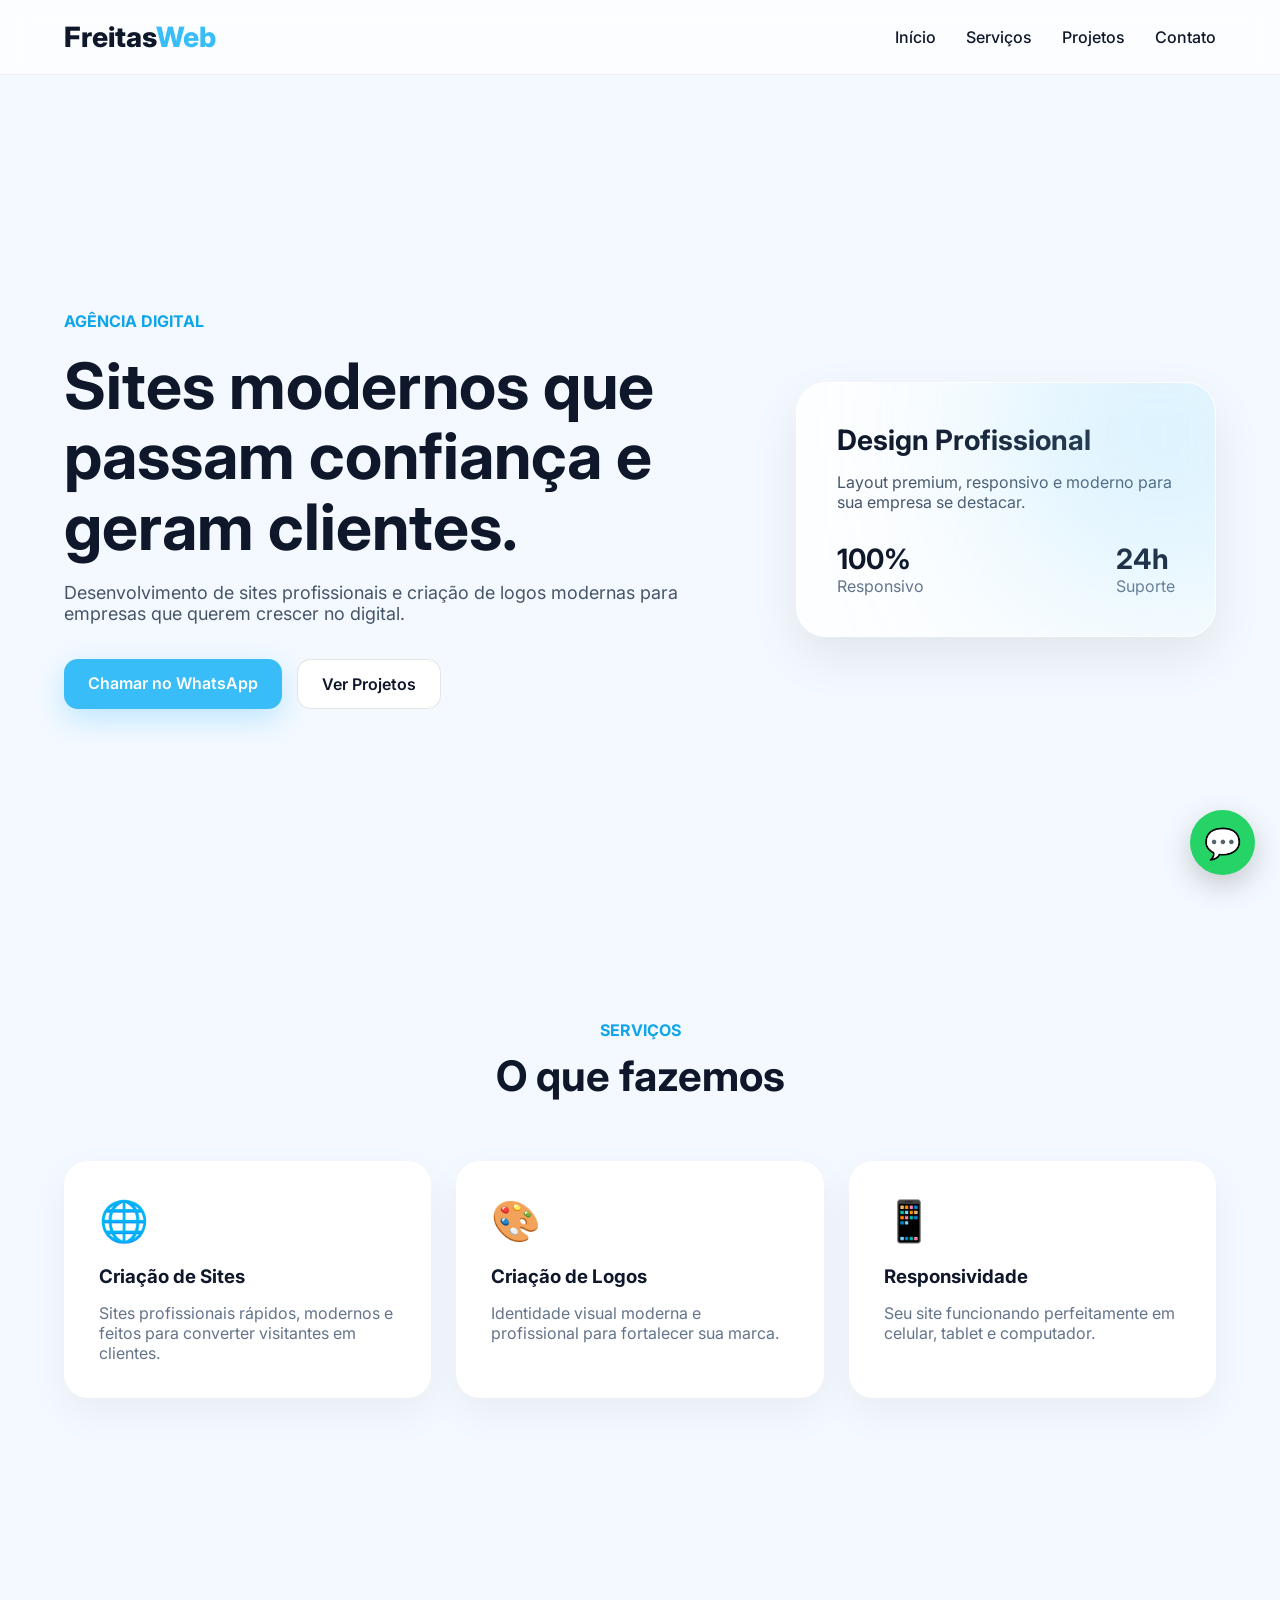
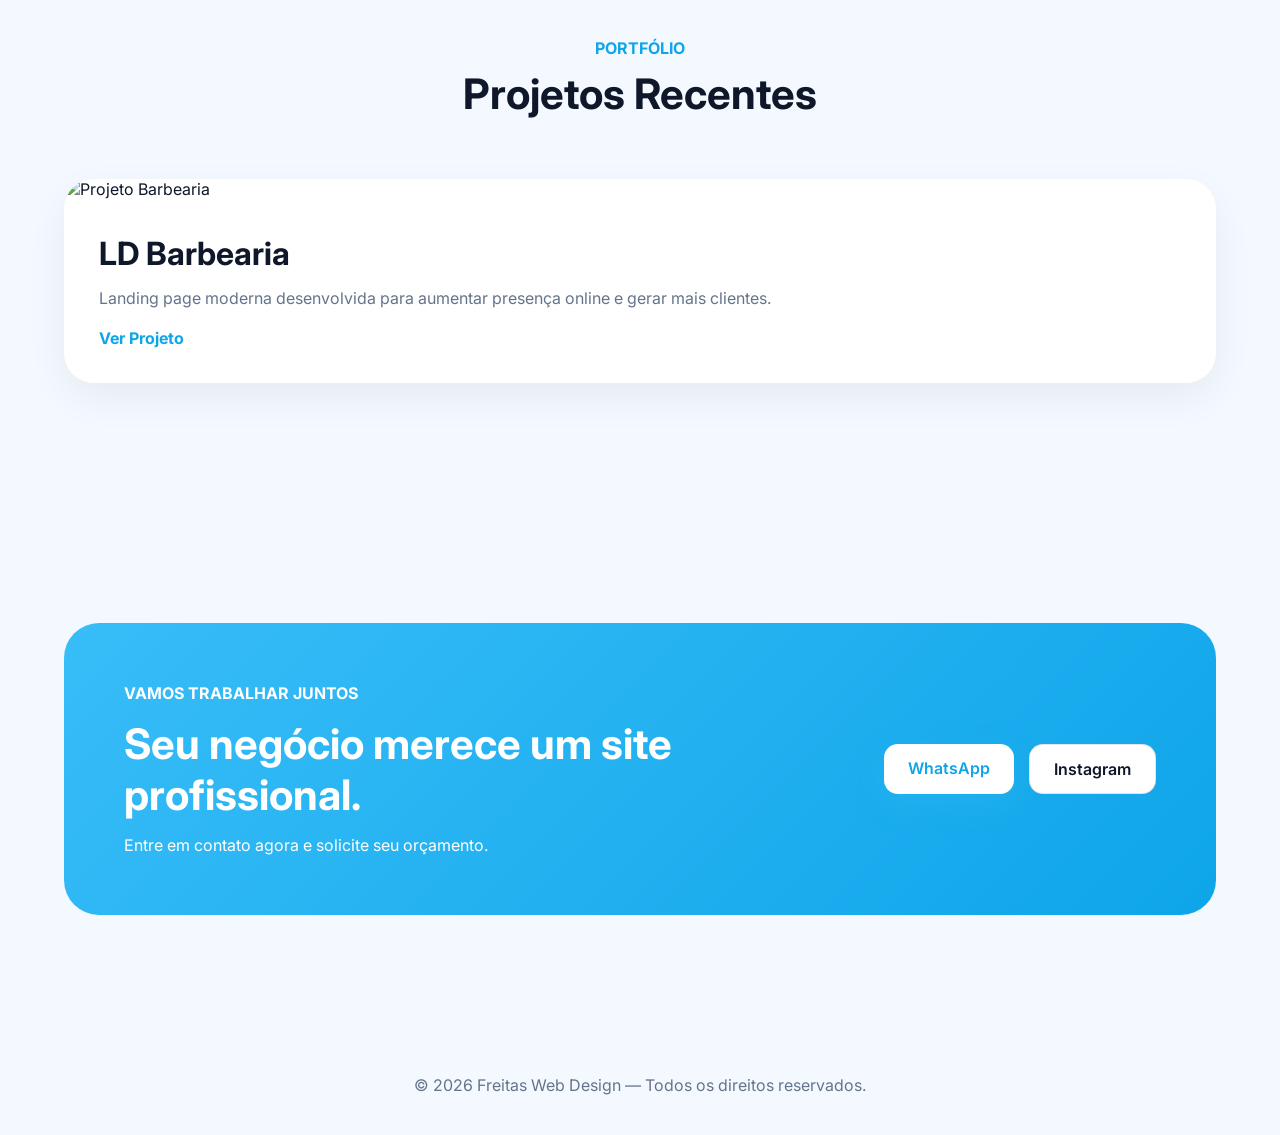
==== index.html @ 60df9627 "Add files via upload" ====
<!DOCTYPE html>
<html lang="pt-BR">
<head>
  <meta charset="UTF-8" />
  <meta name="viewport" content="width=device-width, initial-scale=1.0" />
  <title>Freitas Web Design</title>
  <link rel="preconnect" href="https://fonts.googleapis.com">
  <link rel="preconnect" href="https://fonts.gstatic.com" crossorigin>
  <link href="https://fonts.googleapis.com/css2?family=Inter:wght@300;400;500;600;700;800&display=swap" rel="stylesheet">
  <link rel="stylesheet" href="style.css" />
</head>
<body>

  <header class="header">
    <div class="container nav">
      <h1 class="logo">Freitas<span>Web</span></h1>

      <nav>
        <ul>
          <li><a href="#inicio">Início</a></li>
          <li><a href="#servicos">Serviços</a></li>
          <li><a href="#portfolio">Projetos</a></li>
          <li><a href="#contato">Contato</a></li>
        </ul>
      </nav>
    </div>
  </header>

  <section class="hero" id="inicio">
    <div class="container hero-content">
      <div>
        <p class="badge">AGÊNCIA DIGITAL</p>

        <h2>
          Sites modernos que passam
          confiança e geram clientes.
        </h2>

        <p class="hero-text">
          Desenvolvimento de sites profissionais e criação de logos modernas
          para empresas que querem crescer no digital.
        </p>

        <div class="hero-buttons">
          <a href="https://wa.me/5517991758856" target="_blank" class="btn-primary">
            Chamar no WhatsApp
          </a>

          <a href="#portfolio" class="btn-secondary">
            Ver Projetos
          </a>
        </div>
      </div>

      <div class="hero-card">
        <div class="card-glow"></div>

        <h3>Design Profissional</h3>
        <p>
          Layout premium, responsivo e moderno para sua empresa se destacar.
        </p>

        <div class="stats">
          <div>
            <strong>100%</strong>
            <span>Responsivo</span>
          </div>

          <div>
            <strong>24h</strong>
            <span>Suporte</span>
          </div>
        </div>
      </div>
    </div>
  </section>

  <section class="services" id="servicos">
    <div class="container">
      <div class="section-title">
        <p>SERVIÇOS</p>
        <h2>O que fazemos</h2>
      </div>

      <div class="services-grid">
        <div class="service-card">
          <div class="icon">🌐</div>
          <h3>Criação de Sites</h3>
          <p>
            Sites profissionais rápidos, modernos e feitos para converter visitantes em clientes.
          </p>
        </div>

        <div class="service-card">
          <div class="icon">🎨</div>
          <h3>Criação de Logos</h3>
          <p>
            Identidade visual moderna e profissional para fortalecer sua marca.
          </p>
        </div>

        <div class="service-card">
          <div class="icon">📱</div>
          <h3>Responsividade</h3>
          <p>
            Seu site funcionando perfeitamente em celular, tablet e computador.
          </p>
        </div>
      </div>
    </div>
  </section>

  <section class="portfolio" id="portfolio">
    <div class="container">
      <div class="section-title">
        <p>PORTFÓLIO</p>
        <h2>Projetos Recentes</h2>
      </div>

      <div class="portfolio-card">
        <img src="https://images.unsplash.com/photo-1521590832167-7bcbfaa6381f?q=80&w=1200&auto=format&fit=crop" alt="Projeto Barbearia">

        <div class="portfolio-info">
          <h3>LD Barbearia</h3>
          <p>
            Landing page moderna desenvolvida para aumentar presença online e gerar mais clientes.
          </p>

          <a href="https://freitaswebdesign.github.io/LDBarbearia/" target="_blank">
            Ver Projeto
          </a>
        </div>
      </div>
    </div>
  </section>

  <section class="contact" id="contato">
    <div class="container contact-box">
      <div>
        <p class="contact-mini">VAMOS TRABALHAR JUNTOS</p>

        <h2>
          Seu negócio merece um site profissional.
        </h2>

        <p>
          Entre em contato agora e solicite seu orçamento.
        </p>
      </div>

      <div class="contact-buttons">
        <a href="https://wa.me/5517991758856" target="_blank" class="btn-primary">
          WhatsApp
        </a>

        <a href="https://instagram.com/freitaswebdesign" target="_blank" class="btn-secondary">
          Instagram
        </a>
      </div>
    </div>
  </section>

  <footer>
    <div class="container footer-content">
      <p>© 2026 Freitas Web Design — Todos os direitos reservados.</p>
    </div>
  </footer>

  <a href="https://wa.me/5517991758856" class="whatsapp" target="_blank">
    💬
  </a>

  <script src="script.js"></script>
</body>
</html>
---- style.css ----
* {
  margin: 0;
  padding: 0;
  box-sizing: border-box;
}

html {
  scroll-behavior: smooth;
}

body {
  font-family: 'Inter', sans-serif;
  background: #f4f9ff;
  color: #0f172a;
}

.container {
  width: 90%;
  max-width: 1200px;
  margin: auto;
}

.header {
  position: fixed;
  width: 100%;
  top: 0;
  z-index: 1000;
  backdrop-filter: blur(14px);
  background: rgba(255,255,255,0.7);
  border-bottom: 1px solid rgba(0,0,0,0.05);
}

.nav {
  display: flex;
  align-items: center;
  justify-content: space-between;
  padding: 20px 0;
}

.logo {
  font-size: 28px;
  font-weight: 800;
}

.logo span {
  color: #38bdf8;
}

nav ul {
  display: flex;
  gap: 30px;
  list-style: none;
}

nav a {
  text-decoration: none;
  color: #0f172a;
  font-weight: 500;
}

.hero {
  min-height: 100vh;
  display: flex;
  align-items: center;
  padding-top: 120px;
}

.hero-content {
  display: grid;
  grid-template-columns: 1fr 420px;
  gap: 60px;
  align-items: center;
}

.badge {
  color: #0ea5e9;
  font-weight: 700;
  margin-bottom: 20px;
}

.hero h2 {
  font-size: 64px;
  line-height: 1.1;
  margin-bottom: 20px;
}

.hero-text {
  font-size: 18px;
  color: #475569;
  margin-bottom: 35px;
}

.hero-buttons {
  display: flex;
  gap: 15px;
}

.btn-primary,
.btn-secondary {
  padding: 14px 24px;
  border-radius: 14px;
  text-decoration: none;
  font-weight: 600;
  transition: 0.3s;
}

.btn-primary {
  background: #38bdf8;
  color: white;
  box-shadow: 0 10px 30px rgba(56,189,248,0.3);
}

.btn-primary:hover {
  transform: translateY(-3px);
}

.btn-secondary {
  border: 1px solid rgba(0,0,0,0.1);
  color: #0f172a;
  background: white;
}

.hero-card {
  position: relative;
  background: rgba(255,255,255,0.8);
  border: 1px solid rgba(255,255,255,0.5);
  backdrop-filter: blur(20px);
  padding: 40px;
  border-radius: 30px;
  overflow: hidden;
  box-shadow: 0 20px 50px rgba(0,0,0,0.08);
}

.card-glow {
  position: absolute;
  width: 300px;
  height: 300px;
  background: #7dd3fc;
  filter: blur(100px);
  opacity: 0.3;
  top: -100px;
  right: -100px;
}

.hero-card h3 {
  font-size: 28px;
  margin-bottom: 15px;
}

.hero-card p {
  color: #475569;
  margin-bottom: 30px;
}

.stats {
  display: flex;
  justify-content: space-between;
}

.stats strong {
  font-size: 28px;
}

.stats span {
  display: block;
  color: #64748b;
}

.services,
.portfolio,
.contact {
  padding: 120px 0;
}

.section-title {
  text-align: center;
  margin-bottom: 60px;
}

.section-title p {
  color: #0ea5e9;
  font-weight: 700;
  margin-bottom: 10px;
}

.section-title h2 {
  font-size: 42px;
}

.services-grid {
  display: grid;
  grid-template-columns: repeat(auto-fit,minmax(250px,1fr));
  gap: 25px;
}

.service-card {
  background: white;
  padding: 35px;
  border-radius: 24px;
  box-shadow: 0 15px 40px rgba(0,0,0,0.05);
  transition: 0.3s;
}

.service-card:hover {
  transform: translateY(-8px);
}

.icon {
  font-size: 40px;
  margin-bottom: 20px;
}

.service-card h3 {
  margin-bottom: 15px;
}

.service-card p {
  color: #64748b;
}

.portfolio-card {
  background: white;
  border-radius: 30px;
  overflow: hidden;
  box-shadow: 0 15px 40px rgba(0,0,0,0.06);
}

.portfolio-card img {
  width: 100%;
  height: 400px;
  object-fit: cover;
}

.portfolio-info {
  padding: 35px;
}

.portfolio-info h3 {
  font-size: 32px;
  margin-bottom: 15px;
}

.portfolio-info p {
  color: #64748b;
  margin-bottom: 20px;
}

.portfolio-info a {
  text-decoration: none;
  color: #0ea5e9;
  font-weight: 700;
}

.contact-box {
  background: linear-gradient(135deg,#38bdf8,#0ea5e9);
  color: white;
  border-radius: 35px;
  padding: 60px;
  display: flex;
  justify-content: space-between;
  align-items: center;
  gap: 40px;
}

.contact-box h2 {
  font-size: 42px;
  margin-bottom: 15px;
}

.contact-mini {
  font-weight: 700;
  margin-bottom: 15px;
}

.contact-buttons {
  display: flex;
  gap: 15px;
}

.contact .btn-primary {
  background: white;
  color: #0ea5e9;
}

.whatsapp {
  position: fixed;
  bottom: 25px;
  right: 25px;
  width: 65px;
  height: 65px;
  display: flex;
  align-items: center;
  justify-content: center;
  background: #25d366;
  color: white;
  border-radius: 50%;
  font-size: 30px;
  text-decoration: none;
  box-shadow: 0 10px 30px rgba(0,0,0,0.2);
}

footer {
  padding: 40px 0;
  text-align: center;
  color: #64748b;
}

@media(max-width: 900px) {

  .hero-content {
    grid-template-columns: 1fr;
  }

  .hero h2 {
    font-size: 42px;
  }

  nav {
    display: none;
  }

  .contact-box {
    flex-direction: column;
    text-align: center;
  }

  .contact-buttons {
    flex-direction: column;
    width: 100%;
  }

  .contact-buttons a {
    text-align: center;
  }

}
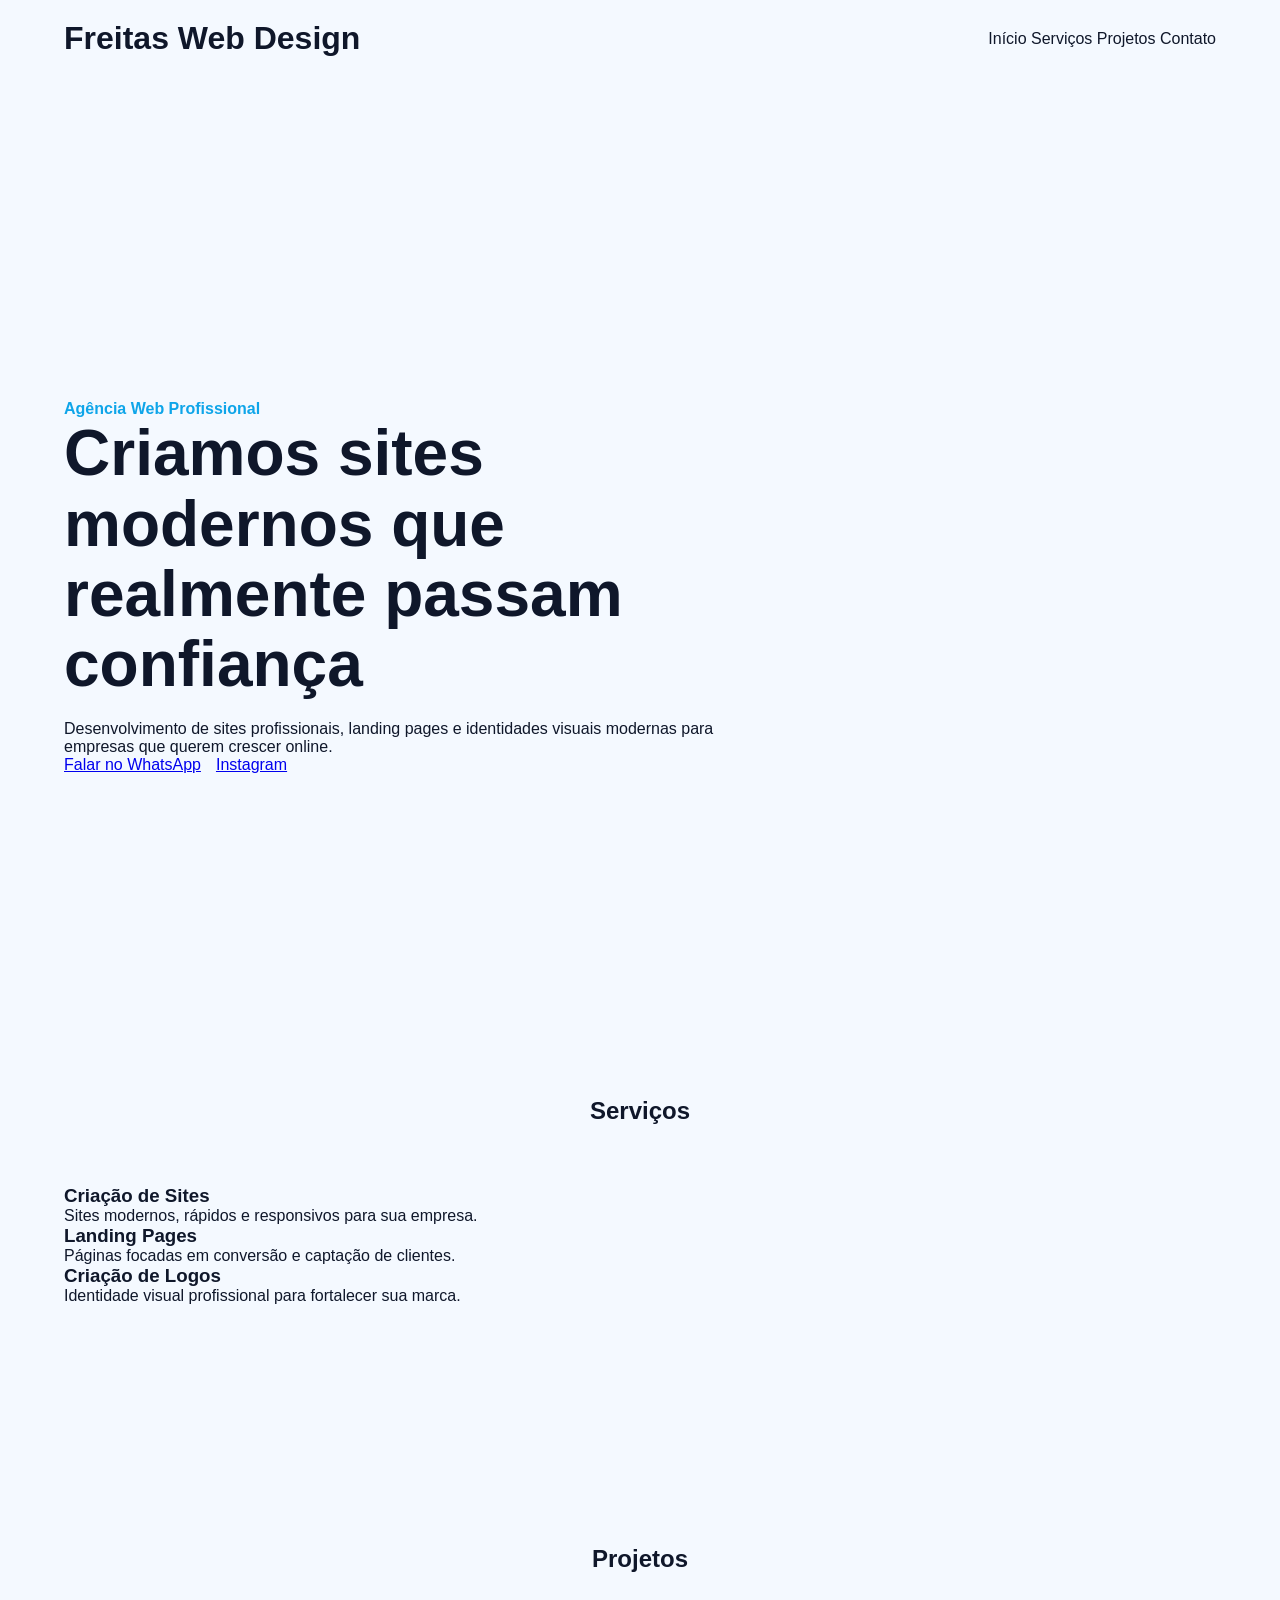
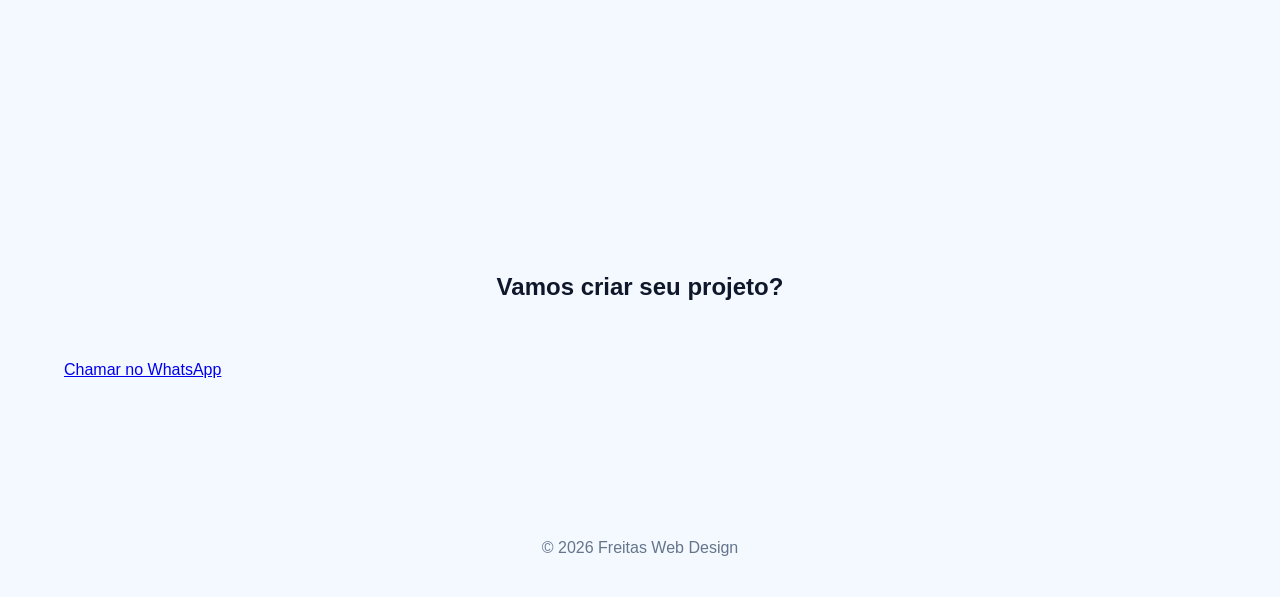
==== commit e50f746d: "Update index.html" ====
--- a/index.html
+++ b/index.html
@@ -1,175 +1,154 @@
 <!DOCTYPE html>
-<html lang="pt-BR">
+<html lang="pt-br">
 <head>
-  <meta charset="UTF-8" />
-  <meta name="viewport" content="width=device-width, initial-scale=1.0" />
+  <meta charset="UTF-8">
+  <meta name="viewport" content="width=device-width, initial-scale=1.0">
   <title>Freitas Web Design</title>
+
+  <link rel="stylesheet" href="style.css">
+
   <link rel="preconnect" href="https://fonts.googleapis.com">
-  <link rel="preconnect" href="https://fonts.gstatic.com" crossorigin>
-  <link href="https://fonts.googleapis.com/css2?family=Inter:wght@300;400;500;600;700;800&display=swap" rel="stylesheet">
-  <link rel="stylesheet" href="style.css" />
+  <link href="https://fonts.googleapis.com/css2?family=Poppins:wght@300;400;500;600;700&display=swap" rel="stylesheet">
 </head>
 <body>
 
-  <header class="header">
-    <div class="container nav">
-      <h1 class="logo">Freitas<span>Web</span></h1>
+<header>
+  <div class="container nav">
 
-      <nav>
-        <ul>
-          <li><a href="#inicio">Início</a></li>
-          <li><a href="#servicos">Serviços</a></li>
-          <li><a href="#portfolio">Projetos</a></li>
-          <li><a href="#contato">Contato</a></li>
-        </ul>
-      </nav>
-    </div>
-  </header>
+    <h1>Freitas Web Design</h1>
 
-  <section class="hero" id="inicio">
-    <div class="container hero-content">
-      <div>
-        <p class="badge">AGÊNCIA DIGITAL</p>
+    <nav>
+      <a href="#inicio">Início</a>
+      <a href="#servicos">Serviços</a>
+      <a href="#projetos">Projetos</a>
+      <a href="#contato">Contato</a>
+    </nav>
 
-        <h2>
-          Sites modernos que passam
-          confiança e geram clientes.
-        </h2>
+  </div>
+</header>
 
-        <p class="hero-text">
-          Desenvolvimento de sites profissionais e criação de logos modernas
-          para empresas que querem crescer no digital.
-        </p>
+<section class="hero" id="inicio">
 
-        <div class="hero-buttons">
-          <a href="https://wa.me/5517991758856" target="_blank" class="btn-primary">
-            Chamar no WhatsApp
-          </a>
+  <div class="container hero-content">
 
-          <a href="#portfolio" class="btn-secondary">
-            Ver Projetos
-          </a>
-        </div>
+    <div>
+      <span class="badge">
+        Agência Web Profissional
+      </span>
+
+      <h2>
+        Criamos sites modernos que realmente passam confiança
+      </h2>
+
+      <p>
+        Desenvolvimento de sites profissionais, landing pages e identidades visuais modernas para empresas que querem crescer online.
+      </p>
+
+      <div class="hero-buttons">
+
+        <a class="btn primary"
+        href="https://wa.me/5517991758856"
+        target="_blank">
+        Falar no WhatsApp
+        </a>
+
+        <a class="btn secondary"
+        href="https://instagram.com/freitaswebdesign"
+        target="_blank">
+        Instagram
+        </a>
+
       </div>
 
-      <div class="hero-card">
-        <div class="card-glow"></div>
+    </div>
 
-        <h3>Design Profissional</h3>
-        <p>
-          Layout premium, responsivo e moderno para sua empresa se destacar.
-        </p>
+  </div>
 
-        <div class="stats">
-          <div>
-            <strong>100%</strong>
-            <span>Responsivo</span>
-          </div>
+</section>
 
-          <div>
-            <strong>24h</strong>
-            <span>Suporte</span>
-          </div>
-        </div>
-      </div>
-    </div>
-  </section>
+<section class="services" id="servicos">
 
-  <section class="services" id="servicos">
-    <div class="container">
-      <div class="section-title">
-        <p>SERVIÇOS</p>
-        <h2>O que fazemos</h2>
-      </div>
+  <div class="container">
 
-      <div class="services-grid">
-        <div class="service-card">
-          <div class="icon">🌐</div>
-          <h3>Criação de Sites</h3>
-          <p>
-            Sites profissionais rápidos, modernos e feitos para converter visitantes em clientes.
-          </p>
-        </div>
+    <h2 class="section-title">
+      Serviços
+    </h2>
 
-        <div class="service-card">
-          <div class="icon">🎨</div>
-          <h3>Criação de Logos</h3>
-          <p>
-            Identidade visual moderna e profissional para fortalecer sua marca.
-          </p>
-        </div>
+    <div class="grid">
 
-        <div class="service-card">
-          <div class="icon">📱</div>
-          <h3>Responsividade</h3>
-          <p>
-            Seu site funcionando perfeitamente em celular, tablet e computador.
-          </p>
-        </div>
-      </div>
-    </div>
-  </section>
-
-  <section class="portfolio" id="portfolio">
-    <div class="container">
-      <div class="section-title">
-        <p>PORTFÓLIO</p>
-        <h2>Projetos Recentes</h2>
-      </div>
-
-      <div class="portfolio-card">
-        <img src="https://images.unsplash.com/photo-1521590832167-7bcbfaa6381f?q=80&w=1200&auto=format&fit=crop" alt="Projeto Barbearia">
-
-        <div class="portfolio-info">
-          <h3>LD Barbearia</h3>
-          <p>
-            Landing page moderna desenvolvida para aumentar presença online e gerar mais clientes.
-          </p>
-
-          <a href="https://freitaswebdesign.github.io/LDBarbearia/" target="_blank">
-            Ver Projeto
-          </a>
-        </div>
-      </div>
-    </div>
-  </section>
-
-  <section class="contact" id="contato">
-    <div class="container contact-box">
-      <div>
-        <p class="contact-mini">VAMOS TRABALHAR JUNTOS</p>
-
-        <h2>
-          Seu negócio merece um site profissional.
-        </h2>
+      <div class="card">
+        <h3>Criação de Sites</h3>
 
         <p>
-          Entre em contato agora e solicite seu orçamento.
+          Sites modernos, rápidos e responsivos para sua empresa.
         </p>
       </div>
 
-      <div class="contact-buttons">
-        <a href="https://wa.me/5517991758856" target="_blank" class="btn-primary">
-          WhatsApp
-        </a>
+      <div class="card">
+        <h3>Landing Pages</h3>
 
-        <a href="https://instagram.com/freitaswebdesign" target="_blank" class="btn-secondary">
-          Instagram
-        </a>
+        <p>
+          Páginas focadas em conversão e captação de clientes.
+        </p>
       </div>
+
+      <div class="card">
+        <h3>Criação de Logos</h3>
+
+        <p>
+          Identidade visual profissional para fortalecer sua marca.
+        </p>
+      </div>
+
     </div>
-  </section>
 
-  <footer>
-    <div class="container footer-content">
-      <p>© 2026 Freitas Web Design — Todos os direitos reservados.</p>
+  </div>
+
+</section>
+
+<section class="portfolio" id="projetos">
+
+  <div class="container">
+
+    <h2 class="section-title">
+      Projetos
+    </h2>
+
+    <div class="projects" id="projectsContainer">
+
     </div>
-  </footer>
 
-  <a href="https://wa.me/5517991758856" class="whatsapp" target="_blank">
-    💬
-  </a>
+  </div>
 
-  <script src="script.js"></script>
+</section>
+
+<section class="contact" id="contato">
+
+  <div class="container">
+
+    <h2 class="section-title">
+      Vamos criar seu projeto?
+    </h2>
+
+    <a class="big-whatsapp"
+    href="https://wa.me/5517991758856"
+    target="_blank">
+    Chamar no WhatsApp
+    </a>
+
+  </div>
+
+</section>
+
+<footer>
+
+  <p>
+    © 2026 Freitas Web Design
+  </p>
+
+</footer>
+
+<script type="module" src="script.js"></script>
+
 </body>
-</html>+</html>
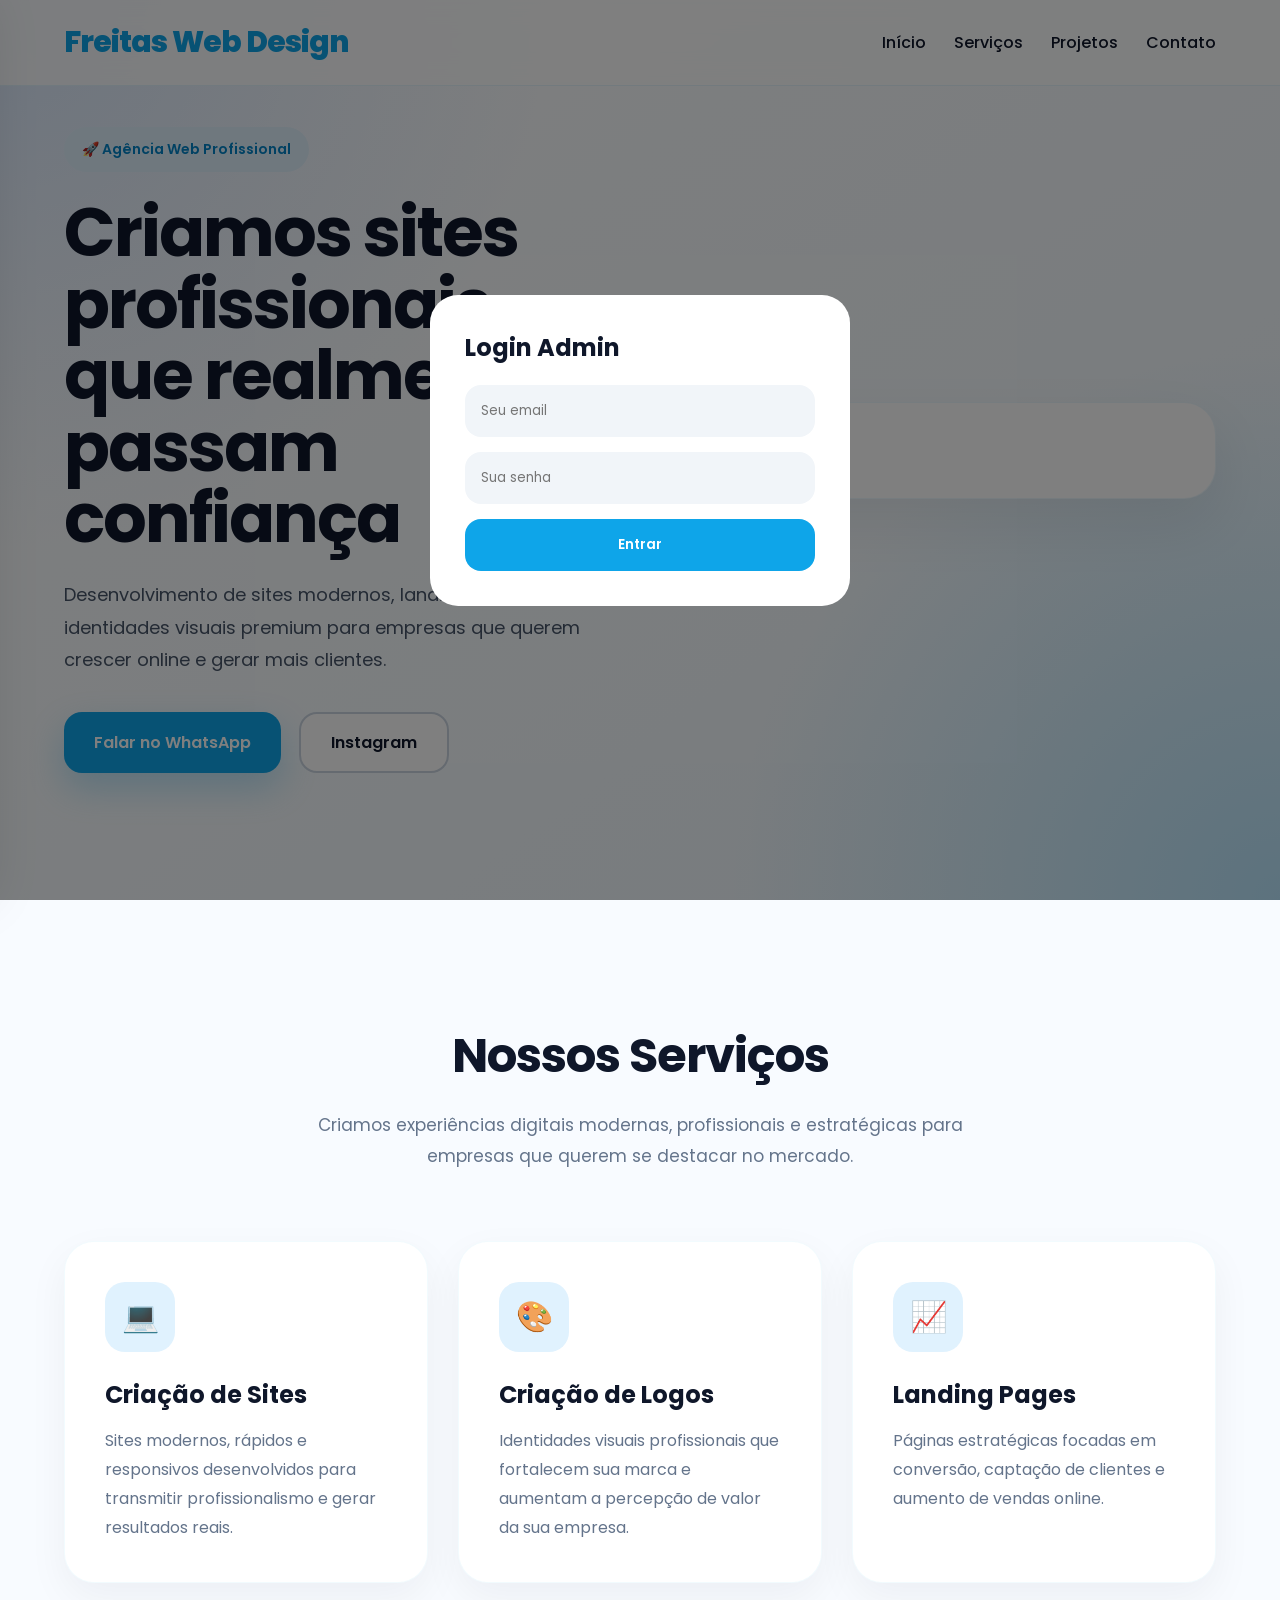
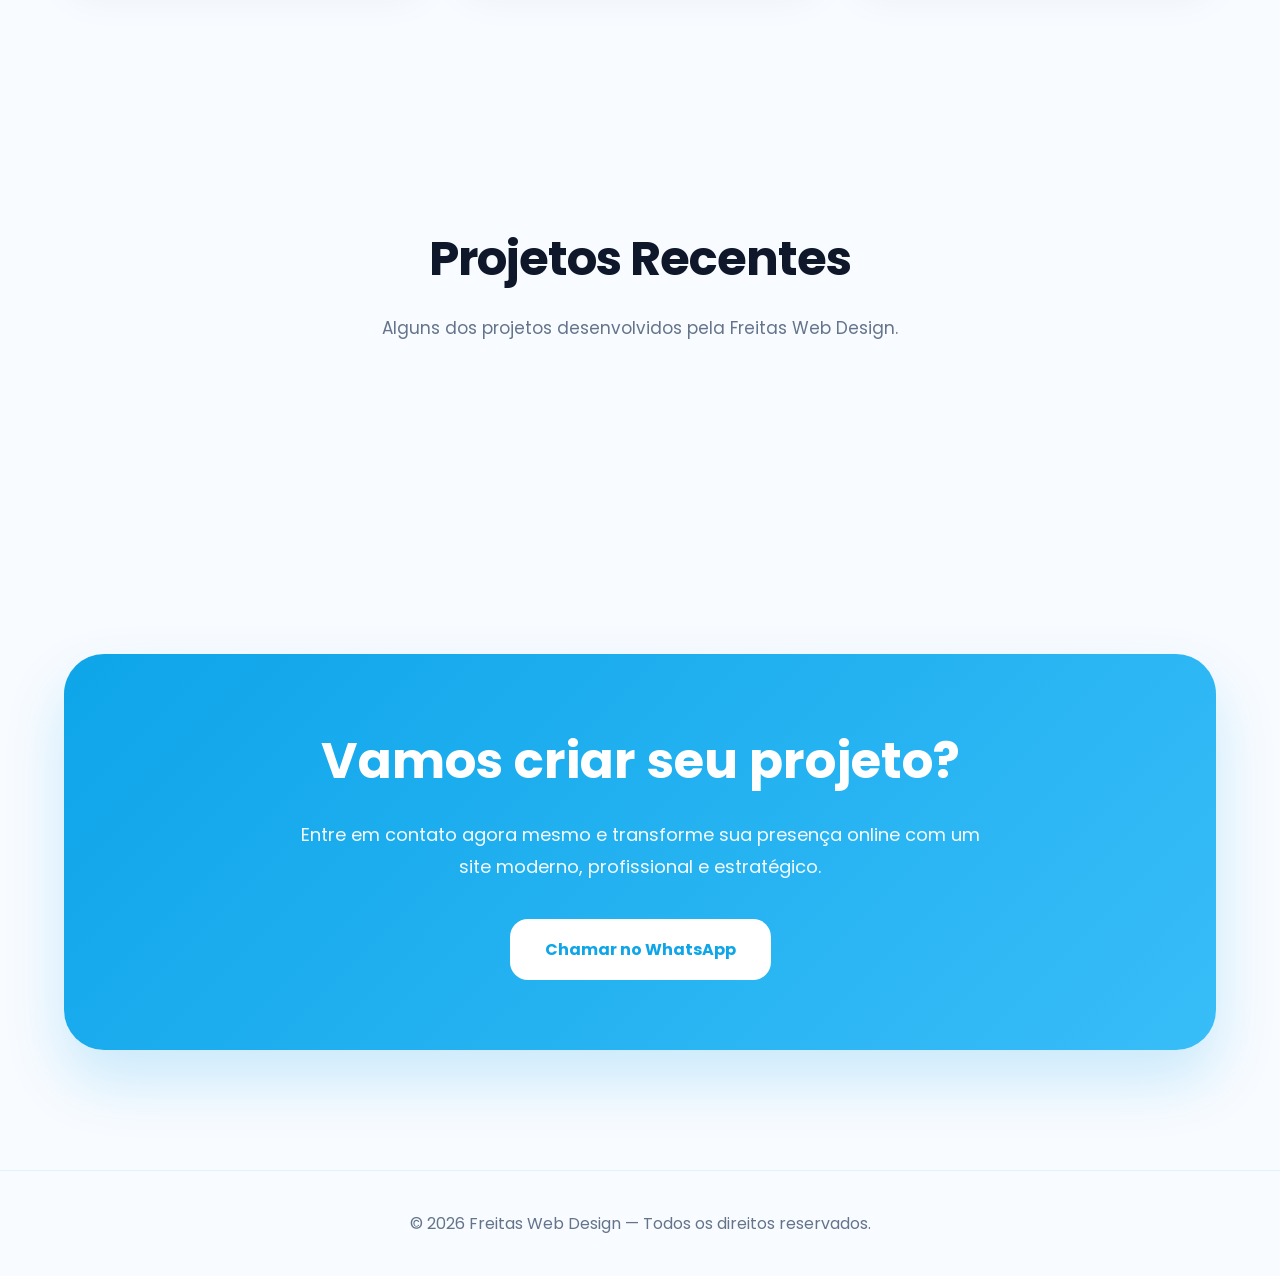
==== commit 0815b999: "Update index.html" ====
--- a/index.html
+++ b/index.html
@@ -1,154 +1,1043 @@
 <!DOCTYPE html>
-<html lang="pt-br">
+<html lang="pt-BR">
 <head>
-  <meta charset="UTF-8">
-  <meta name="viewport" content="width=device-width, initial-scale=1.0">
-  <title>Freitas Web Design</title>
-
-  <link rel="stylesheet" href="style.css">
-
-  <link rel="preconnect" href="https://fonts.googleapis.com">
-  <link href="https://fonts.googleapis.com/css2?family=Poppins:wght@300;400;500;600;700&display=swap" rel="stylesheet">
+
+<meta charset="UTF-8">
+<meta name="viewport" content="width=device-width, initial-scale=1.0">
+
+<title>Freitas Web Design</title>
+
+<link rel="preconnect" href="https://fonts.googleapis.com">
+
+<link href="https://fonts.googleapis.com/css2?family=Poppins:wght@300;400;500;600;700;800&display=swap" rel="stylesheet">
+
+<style>
+
+*{
+margin:0;
+padding:0;
+box-sizing:border-box;
+font-family:'Poppins',sans-serif;
+}
+
+html{
+scroll-behavior:smooth;
+}
+
+body{
+background:#f8fbff;
+color:#0f172a;
+overflow-x:hidden;
+}
+
+.container{
+width:90%;
+max-width:1250px;
+margin:auto;
+}
+
+header{
+position:fixed;
+top:0;
+width:100%;
+z-index:999;
+background:rgba(255,255,255,0.82);
+backdrop-filter:blur(14px);
+border-bottom:1px solid rgba(14,165,233,0.1);
+}
+
+.nav{
+height:85px;
+display:flex;
+justify-content:space-between;
+align-items:center;
+}
+
+.logo{
+font-size:30px;
+font-weight:800;
+color:#0ea5e9;
+letter-spacing:-1px;
+}
+
+nav{
+display:flex;
+align-items:center;
+gap:28px;
+}
+
+nav a{
+text-decoration:none;
+color:#0f172a;
+font-weight:500;
+transition:0.3s;
+}
+
+nav a:hover{
+color:#0ea5e9;
+}
+
+.hero{
+min-height:100vh;
+display:flex;
+align-items:center;
+padding-top:120px;
+background:
+radial-gradient(circle at top left,#dbeafe 0%,transparent 35%),
+radial-gradient(circle at bottom right,#bae6fd 0%,transparent 35%),
+linear-gradient(to bottom right,#ffffff,#f0f9ff);
+}
+
+.hero-content{
+display:grid;
+grid-template-columns:1fr 1fr;
+gap:70px;
+align-items:center;
+}
+
+.badge{
+display:inline-flex;
+align-items:center;
+gap:10px;
+padding:12px 18px;
+background:#e0f2fe;
+color:#0284c7;
+border-radius:999px;
+font-weight:600;
+font-size:14px;
+margin-bottom:25px;
+}
+
+.hero h1{
+font-size:68px;
+line-height:1.05;
+margin-bottom:25px;
+letter-spacing:-2px;
+max-width:700px;
+}
+
+.hero p{
+font-size:18px;
+line-height:1.8;
+color:#475569;
+margin-bottom:35px;
+max-width:650px;
+}
+
+.hero-buttons{
+display:flex;
+gap:18px;
+flex-wrap:wrap;
+}
+
+.btn{
+display:inline-flex;
+align-items:center;
+justify-content:center;
+padding:16px 30px;
+border-radius:18px;
+text-decoration:none;
+font-weight:600;
+transition:0.3s;
+}
+
+.btn-primary{
+background:#0ea5e9;
+color:white;
+box-shadow:0 15px 35px rgba(14,165,233,0.25);
+}
+
+.btn-primary:hover{
+transform:translateY(-4px);
+}
+
+.btn-secondary{
+border:2px solid #cbd5e1;
+color:#0f172a;
+background:white;
+}
+
+.hero-card{
+background:white;
+padding:35px;
+border-radius:32px;
+box-shadow:0 25px 60px rgba(15,23,42,0.08);
+border:1px solid rgba(14,165,233,0.08);
+}
+
+.hero-card img{
+width:100%;
+border-radius:24px;
+}
+
+section{
+padding:120px 0;
+}
+
+.section-title{
+font-size:48px;
+margin-bottom:18px;
+text-align:center;
+letter-spacing:-1px;
+}
+
+.section-description{
+text-align:center;
+max-width:700px;
+margin:auto;
+margin-bottom:70px;
+color:#64748b;
+font-size:17px;
+line-height:1.8;
+}
+
+.services-grid{
+display:grid;
+grid-template-columns:repeat(auto-fit,minmax(300px,1fr));
+gap:30px;
+}
+
+.service-card{
+background:white;
+padding:40px;
+border-radius:30px;
+box-shadow:0 15px 40px rgba(15,23,42,0.05);
+transition:0.3s;
+border:1px solid rgba(14,165,233,0.05);
+}
+
+.service-card:hover{
+transform:translateY(-8px);
+}
+
+.service-icon{
+width:70px;
+height:70px;
+border-radius:20px;
+background:#e0f2fe;
+display:flex;
+justify-content:center;
+align-items:center;
+font-size:30px;
+margin-bottom:25px;
+}
+
+.service-card h3{
+font-size:24px;
+margin-bottom:15px;
+}
+
+.service-card p{
+color:#64748b;
+line-height:1.8;
+}
+
+.projects{
+display:grid;
+grid-template-columns:repeat(auto-fit,minmax(320px,1fr));
+gap:30px;
+}
+
+.project-card{
+background:white;
+border-radius:30px;
+overflow:hidden;
+box-shadow:0 15px 45px rgba(15,23,42,0.06);
+transition:0.3s;
+}
+
+.project-card:hover{
+transform:translateY(-6px);
+}
+
+.project-card img{
+width:100%;
+height:240px;
+object-fit:cover;
+}
+
+.project-content{
+padding:28px;
+}
+
+.project-content h3{
+font-size:24px;
+margin-bottom:12px;
+}
+
+.project-content p{
+color:#64748b;
+line-height:1.7;
+margin-bottom:25px;
+}
+
+.project-content a{
+display:inline-flex;
+align-items:center;
+gap:10px;
+text-decoration:none;
+font-weight:600;
+color:#0ea5e9;
+}
+
+.contact-box{
+background:
+linear-gradient(135deg,#0ea5e9,#38bdf8);
+padding:70px;
+border-radius:40px;
+text-align:center;
+color:white;
+box-shadow:0 30px 60px rgba(14,165,233,0.2);
+}
+
+.contact-box h2{
+font-size:50px;
+margin-bottom:20px;
+}
+
+.contact-box p{
+max-width:700px;
+margin:auto;
+margin-bottom:35px;
+line-height:1.8;
+font-size:18px;
+opacity:0.95;
+}
+
+.contact-box a{
+display:inline-flex;
+padding:18px 35px;
+border-radius:18px;
+background:white;
+color:#0ea5e9;
+text-decoration:none;
+font-weight:700;
+}
+
+footer{
+padding:40px;
+text-align:center;
+border-top:1px solid rgba(14,165,233,0.1);
+color:#64748b;
+}
+
+.admin-toggle{
+position:fixed;
+left:25px;
+bottom:25px;
+background:#0ea5e9;
+color:white;
+padding:16px 22px;
+border-radius:18px;
+cursor:pointer;
+font-weight:600;
+z-index:9999;
+display:none;
+box-shadow:0 15px 35px rgba(14,165,233,0.25);
+}
+
+.sidebar-admin{
+position:fixed;
+left:-430px;
+top:0;
+width:420px;
+height:100vh;
+background:white;
+z-index:99999;
+padding:30px;
+overflow:auto;
+transition:0.4s;
+box-shadow:0 0 50px rgba(0,0,0,0.1);
+}
+
+.sidebar-admin.active{
+left:0;
+}
+
+.sidebar-admin h2{
+margin-bottom:25px;
+}
+
+.sidebar-admin input,
+.sidebar-admin textarea{
+width:100%;
+padding:16px;
+border:none;
+background:#f1f5f9;
+border-radius:16px;
+margin-bottom:15px;
+}
+
+.sidebar-admin textarea{
+min-height:130px;
+resize:none;
+}
+
+.sidebar-admin button{
+width:100%;
+padding:16px;
+border:none;
+border-radius:16px;
+background:#0ea5e9;
+color:white;
+font-weight:600;
+cursor:pointer;
+margin-bottom:15px;
+}
+
+.delete-btn{
+background:#ef4444 !important;
+}
+
+.login-modal{
+position:fixed;
+inset:0;
+background:rgba(0,0,0,0.5);
+display:flex;
+justify-content:center;
+align-items:center;
+z-index:999999;
+}
+
+.login-box{
+width:90%;
+max-width:420px;
+background:white;
+padding:35px;
+border-radius:28px;
+}
+
+.login-box h2{
+margin-bottom:20px;
+}
+
+.login-box input{
+width:100%;
+padding:16px;
+margin-bottom:15px;
+border:none;
+background:#f1f5f9;
+border-radius:16px;
+}
+
+.login-box button{
+width:100%;
+padding:16px;
+border:none;
+background:#0ea5e9;
+color:white;
+border-radius:16px;
+font-weight:600;
+cursor:pointer;
+}
+
+.admin-projects{
+margin-top:30px;
+}
+
+.admin-item{
+background:#f8fafc;
+padding:18px;
+border-radius:18px;
+margin-bottom:15px;
+}
+
+.admin-item h3{
+margin-bottom:15px;
+}
+
+@media(max-width:950px){
+
+.hero-content{
+grid-template-columns:1fr;
+}
+
+.hero h1{
+font-size:50px;
+}
+
+.contact-box{
+padding:50px 30px;
+}
+
+.contact-box h2{
+font-size:38px;
+}
+
+}
+
+@media(max-width:768px){
+
+nav{
+display:none;
+}
+
+.hero h1{
+font-size:40px;
+}
+
+.section-title{
+font-size:36px;
+}
+
+.sidebar-admin{
+width:100%;
+}
+
+}
+
+</style>
+
 </head>
 <body>
 
 <header>
-  <div class="container nav">
-
-    <h1>Freitas Web Design</h1>
-
-    <nav>
-      <a href="#inicio">Início</a>
-      <a href="#servicos">Serviços</a>
-      <a href="#projetos">Projetos</a>
-      <a href="#contato">Contato</a>
-    </nav>
-
-  </div>
+
+<div class="container nav">
+
+<div class="logo">
+Freitas Web Design
+</div>
+
+<nav>
+
+<a href="#inicio">Início</a>
+<a href="#servicos">Serviços</a>
+<a href="#projetos">Projetos</a>
+<a href="#contato">Contato</a>
+
+</nav>
+
+</div>
+
 </header>
 
 <section class="hero" id="inicio">
 
-  <div class="container hero-content">
-
-    <div>
-      <span class="badge">
-        Agência Web Profissional
-      </span>
-
-      <h2>
-        Criamos sites modernos que realmente passam confiança
-      </h2>
-
-      <p>
-        Desenvolvimento de sites profissionais, landing pages e identidades visuais modernas para empresas que querem crescer online.
-      </p>
-
-      <div class="hero-buttons">
-
-        <a class="btn primary"
-        href="https://wa.me/5517991758856"
-        target="_blank">
-        Falar no WhatsApp
-        </a>
-
-        <a class="btn secondary"
-        href="https://instagram.com/freitaswebdesign"
-        target="_blank">
-        Instagram
-        </a>
-
-      </div>
-
-    </div>
-
-  </div>
+<div class="container hero-content">
+
+<div>
+
+<div class="badge">
+🚀 Agência Web Profissional
+</div>
+
+<h1>
+Criamos sites profissionais que realmente passam confiança
+</h1>
+
+<p>
+Desenvolvimento de sites modernos, landing pages e identidades visuais premium para empresas que querem crescer online e gerar mais clientes.
+</p>
+
+<div class="hero-buttons">
+
+<a
+href="https://wa.me/5517991758856"
+target="_blank"
+class="btn btn-primary">
+
+Falar no WhatsApp
+
+</a>
+
+<a
+href="https://instagram.com/freitaswebdesign"
+target="_blank"
+class="btn btn-secondary">
+
+Instagram
+
+</a>
+
+</div>
+
+</div>
+
+<div class="hero-card">
+
+<img src="https://images.unsplash.com/photo-1498050108023-c5249f4df085?q=80&w=1400&auto=format&fit=crop">
+
+</div>
+
+</div>
 
 </section>
 
-<section class="services" id="servicos">
-
-  <div class="container">
-
-    <h2 class="section-title">
-      Serviços
-    </h2>
-
-    <div class="grid">
-
-      <div class="card">
-        <h3>Criação de Sites</h3>
-
-        <p>
-          Sites modernos, rápidos e responsivos para sua empresa.
-        </p>
-      </div>
-
-      <div class="card">
-        <h3>Landing Pages</h3>
-
-        <p>
-          Páginas focadas em conversão e captação de clientes.
-        </p>
-      </div>
-
-      <div class="card">
-        <h3>Criação de Logos</h3>
-
-        <p>
-          Identidade visual profissional para fortalecer sua marca.
-        </p>
-      </div>
-
-    </div>
-
-  </div>
+<section id="servicos">
+
+<div class="container">
+
+<h2 class="section-title">
+Nossos Serviços
+</h2>
+
+<p class="section-description">
+Criamos experiências digitais modernas, profissionais e estratégicas para empresas que querem se destacar no mercado.
+</p>
+
+<div class="services-grid">
+
+<div class="service-card">
+
+<div class="service-icon">
+💻
+</div>
+
+<h3>
+Criação de Sites
+</h3>
+
+<p>
+Sites modernos, rápidos e responsivos desenvolvidos para transmitir profissionalismo e gerar resultados reais.
+</p>
+
+</div>
+
+<div class="service-card">
+
+<div class="service-icon">
+🎨
+</div>
+
+<h3>
+Criação de Logos
+</h3>
+
+<p>
+Identidades visuais profissionais que fortalecem sua marca e aumentam a percepção de valor da sua empresa.
+</p>
+
+</div>
+
+<div class="service-card">
+
+<div class="service-icon">
+📈
+</div>
+
+<h3>
+Landing Pages
+</h3>
+
+<p>
+Páginas estratégicas focadas em conversão, captação de clientes e aumento de vendas online.
+</p>
+
+</div>
+
+</div>
+
+</div>
 
 </section>
 
-<section class="portfolio" id="projetos">
-
-  <div class="container">
-
-    <h2 class="section-title">
-      Projetos
-    </h2>
-
-    <div class="projects" id="projectsContainer">
-
-    </div>
-
-  </div>
+<section id="projetos">
+
+<div class="container">
+
+<h2 class="section-title">
+Projetos Recentes
+</h2>
+
+<p class="section-description">
+Alguns dos projetos desenvolvidos pela Freitas Web Design.
+</p>
+
+<div class="projects"
+id="projectsContainer">
+
+</div>
+
+</div>
 
 </section>
 
-<section class="contact" id="contato">
-
-  <div class="container">
-
-    <h2 class="section-title">
-      Vamos criar seu projeto?
-    </h2>
-
-    <a class="big-whatsapp"
-    href="https://wa.me/5517991758856"
-    target="_blank">
-    Chamar no WhatsApp
-    </a>
-
-  </div>
+<section id="contato">
+
+<div class="container">
+
+<div class="contact-box">
+
+<h2>
+Vamos criar seu projeto?
+</h2>
+
+<p>
+Entre em contato agora mesmo e transforme sua presença online com um site moderno, profissional e estratégico.
+</p>
+
+<a
+href="https://wa.me/5517991758856"
+target="_blank">
+
+Chamar no WhatsApp
+
+</a>
+
+</div>
+
+</div>
 
 </section>
 
 <footer>
 
-  <p>
-    © 2026 Freitas Web Design
-  </p>
+© 2026 Freitas Web Design — Todos os direitos reservados.
 
 </footer>
 
-<script type="module" src="script.js"></script>
+<div
+class="admin-toggle"
+id="adminToggle">
+
+Painel Admin
+
+</div>
+
+<div
+class="sidebar-admin"
+id="sidebarAdmin">
+
+<h2>
+Painel Admin
+</h2>
+
+<input
+type="text"
+id="titulo"
+placeholder="Nome do projeto">
+
+<textarea
+id="descricao"
+placeholder="Descrição do projeto"></textarea>
+
+<input
+type="text"
+id="link"
+placeholder="Link do projeto">
+
+<input
+type="file"
+id="imagem">
+
+<button onclick="salvarProjeto()">
+Publicar Projeto
+</button>
+
+<button
+class="delete-btn"
+onclick="logout()">
+
+Sair
+
+</button>
+
+<div
+class="admin-projects"
+id="adminProjects">
+
+</div>
+
+</div>
+
+<div
+class="login-modal"
+id="loginModal">
+
+<div class="login-box">
+
+<h2>
+Login Admin
+</h2>
+
+<input
+type="email"
+id="email"
+placeholder="Seu email">
+
+<input
+type="password"
+id="password"
+placeholder="Sua senha">
+
+<button onclick="login()">
+Entrar
+</button>
+
+</div>
+
+</div>
+
+<script type="module">
+
+import { initializeApp }
+from "https://www.gstatic.com/firebasejs/10.12.2/firebase-app.js";
+
+import {
+getAuth,
+signInWithEmailAndPassword,
+onAuthStateChanged,
+signOut
+}
+from "https://www.gstatic.com/firebasejs/10.12.2/firebase-auth.js";
+
+import {
+getFirestore,
+collection,
+addDoc,
+getDocs,
+deleteDoc,
+doc
+}
+from "https://www.gstatic.com/firebasejs/10.12.2/firebase-firestore.js";
+
+import {
+getStorage,
+ref,
+uploadBytes,
+getDownloadURL
+}
+from "https://www.gstatic.com/firebasejs/10.12.2/firebase-storage.js";
+
+const firebaseConfig = {
+
+apiKey: "AIzaSyB2n91JDJLDoINvYmGtHJwzZPeVB4rPZsM",
+
+authDomain: "freitas-web-design.firebaseapp.com",
+
+projectId: "freitas-web-design",
+
+storageBucket: "freitas-web-design.firebasestorage.app",
+
+messagingSenderId: "345222086620",
+
+appId: "1:345222086620:web:a92d7ed5615e5399c8d919"
+
+};
+
+const app = initializeApp(firebaseConfig);
+
+const auth = getAuth(app);
+
+const db = getFirestore(app);
+
+const storage = getStorage(app);
+
+const sidebarAdmin =
+document.getElementById("sidebarAdmin");
+
+document.getElementById("adminToggle")
+.onclick = ()=>{
+
+sidebarAdmin.classList.toggle("active");
+
+}
+
+window.login = async function(){
+
+const email =
+document.getElementById("email").value;
+
+const password =
+document.getElementById("password").value;
+
+try{
+
+await signInWithEmailAndPassword(
+auth,
+email,
+password
+);
+
+}catch(error){
+
+alert("Login inválido");
+
+}
+
+}
+
+onAuthStateChanged(auth,(user)=>{
+
+if(user){
+
+document.getElementById("loginModal")
+.style.display = "none";
+
+document.getElementById("adminToggle")
+.style.display = "block";
+
+carregarProjetosAdmin();
+
+}else{
+
+document.getElementById("loginModal")
+.style.display = "none";
+
+document.getElementById("adminToggle")
+.style.display = "none";
+
+}
+
+});
+
+window.logout = async function(){
+
+await signOut(auth);
+
+location.reload();
+
+}
+
+window.salvarProjeto = async function(){
+
+const titulo =
+document.getElementById("titulo").value;
+
+const descricao =
+document.getElementById("descricao").value;
+
+const link =
+document.getElementById("link").value;
+
+const imagem =
+document.getElementById("imagem").files[0];
+
+if(!imagem){
+
+alert("Selecione uma imagem");
+
+return;
+
+}
+
+try{
+
+const storageRef =
+ref(storage,"projetos/" + imagem.name);
+
+await uploadBytes(storageRef,imagem);
+
+const imageUrl =
+await getDownloadURL(storageRef);
+
+await addDoc(collection(db,"projetos"),{
+
+titulo,
+descricao,
+link,
+imagem:imageUrl,
+criadoEm:new Date()
+
+});
+
+alert("Projeto publicado!");
+
+location.reload();
+
+}catch(error){
+
+console.log(error);
+
+alert("Erro ao publicar");
+
+}
+
+}
+
+async function carregarProjetos(){
+
+const projectsContainer =
+document.getElementById("projectsContainer");
+
+projectsContainer.innerHTML = "";
+
+const querySnapshot =
+await getDocs(collection(db,"projetos"));
+
+querySnapshot.forEach((project)=>{
+
+const data = project.data();
+
+projectsContainer.innerHTML += `
+
+<div class="project-card">
+
+<img src="${data.imagem}">
+
+<div class="project-content">
+
+<h3>${data.titulo}</h3>
+
+<p>${data.descricao}</p>
+
+<a href="${data.link}"
+target="_blank">
+
+Ver Projeto →
+
+</a>
+
+</div>
+
+</div>
+
+`;
+
+});
+
+}
+
+async function carregarProjetosAdmin(){
+
+const adminProjects =
+document.getElementById("adminProjects");
+
+adminProjects.innerHTML = "";
+
+const querySnapshot =
+await getDocs(collection(db,"projetos"));
+
+querySnapshot.forEach((project)=>{
+
+const data = project.data();
+
+adminProjects.innerHTML += `
+
+<div class="admin-item">
+
+<h3>
+${data.titulo}
+</h3>
+
+<button
+class="delete-btn"
+onclick="deletarProjeto('${project.id}')">
+
+Excluir Projeto
+
+</button>
+
+</div>
+
+`;
+
+});
+
+}
+
+window.deletarProjeto = async function(id){
+
+await deleteDoc(doc(db,"projetos",id));
+
+location.reload();
+
+}
+
+carregarProjetos();
+
+</script>
 
 </body>
 </html>
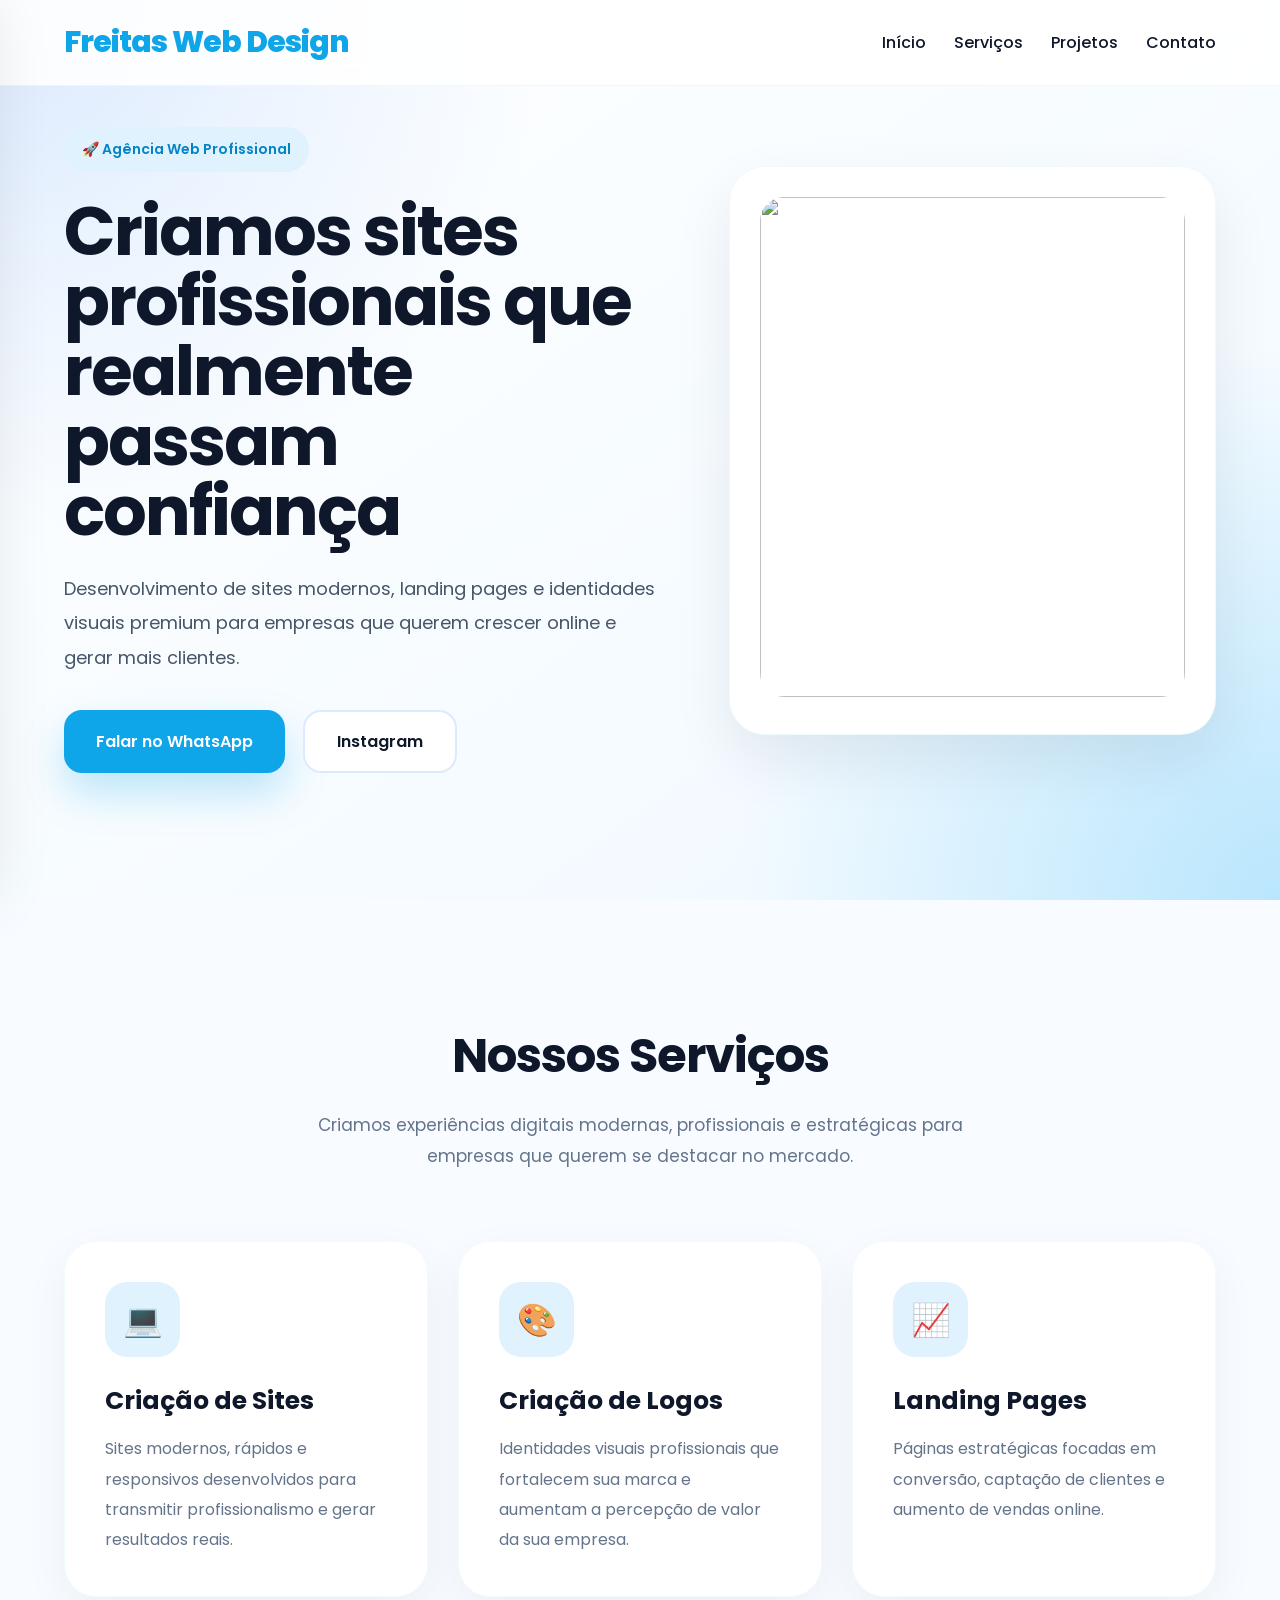
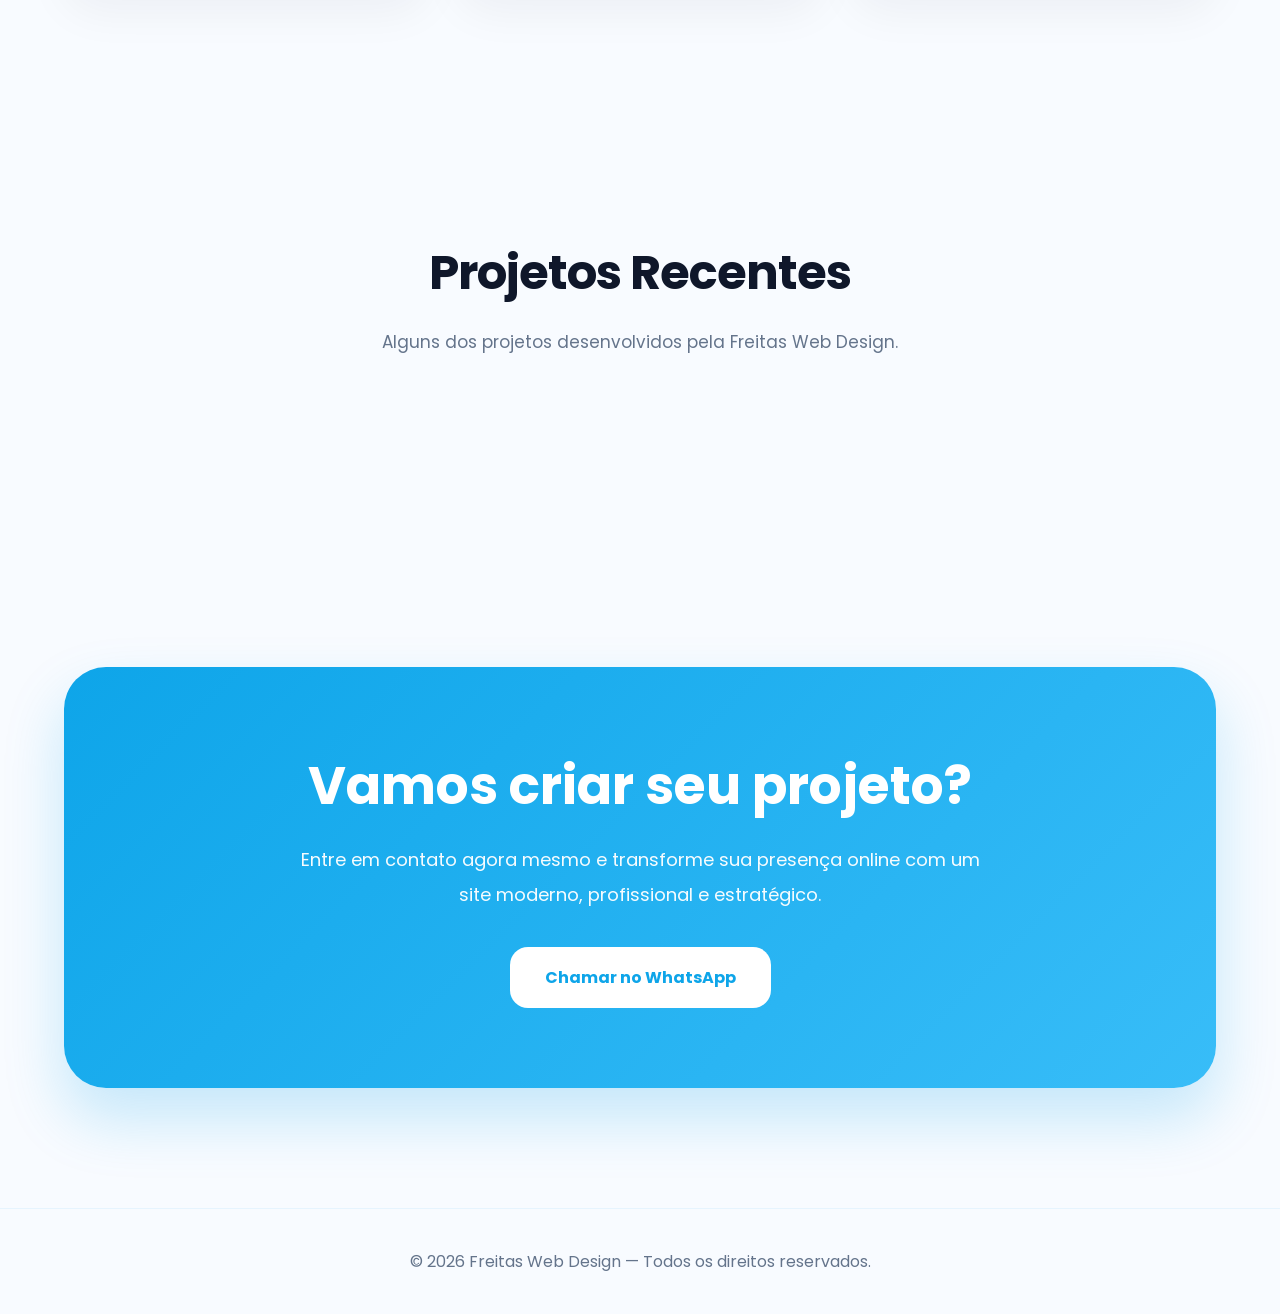
==== commit 39d2a726: "Update index.html" ====
--- a/index.html
+++ b/index.html
@@ -41,9 +41,9 @@
 top:0;
 width:100%;
 z-index:999;
-background:rgba(255,255,255,0.82);
-backdrop-filter:blur(14px);
-border-bottom:1px solid rgba(14,165,233,0.1);
+background:rgba(255,255,255,0.88);
+backdrop-filter:blur(16px);
+border-bottom:1px solid rgba(14,165,233,0.08);
 }
 
 .nav{
@@ -56,14 +56,14 @@
 .logo{
 font-size:30px;
 font-weight:800;
+letter-spacing:-1px;
 color:#0ea5e9;
-letter-spacing:-1px;
 }
 
 nav{
 display:flex;
+gap:28px;
 align-items:center;
-gap:28px;
 }
 
 nav a{
@@ -90,7 +90,7 @@
 
 .hero-content{
 display:grid;
-grid-template-columns:1fr 1fr;
+grid-template-columns:1.1fr 0.9fr;
 gap:70px;
 align-items:center;
 }
@@ -101,24 +101,24 @@
 gap:10px;
 padding:12px 18px;
 background:#e0f2fe;
+border-radius:999px;
 color:#0284c7;
-border-radius:999px;
+font-size:14px;
 font-weight:600;
-font-size:14px;
 margin-bottom:25px;
 }
 
 .hero h1{
 font-size:68px;
-line-height:1.05;
+line-height:1.03;
+letter-spacing:-2px;
 margin-bottom:25px;
-letter-spacing:-2px;
 max-width:700px;
 }
 
 .hero p{
 font-size:18px;
-line-height:1.8;
+line-height:1.9;
 color:#475569;
 margin-bottom:35px;
 max-width:650px;
@@ -134,7 +134,7 @@
 display:inline-flex;
 align-items:center;
 justify-content:center;
-padding:16px 30px;
+padding:17px 32px;
 border-radius:18px;
 text-decoration:none;
 font-weight:600;
@@ -144,7 +144,7 @@
 .btn-primary{
 background:#0ea5e9;
 color:white;
-box-shadow:0 15px 35px rgba(14,165,233,0.25);
+box-shadow:0 20px 40px rgba(14,165,233,0.25);
 }
 
 .btn-primary:hover{
@@ -152,22 +152,24 @@
 }
 
 .btn-secondary{
-border:2px solid #cbd5e1;
+background:white;
+border:2px solid #dbeafe;
 color:#0f172a;
-background:white;
 }
 
 .hero-card{
 background:white;
-padding:35px;
-border-radius:32px;
+padding:30px;
+border-radius:36px;
 box-shadow:0 25px 60px rgba(15,23,42,0.08);
-border:1px solid rgba(14,165,233,0.08);
+border:1px solid rgba(14,165,233,0.06);
 }
 
 .hero-card img{
 width:100%;
 border-radius:24px;
+height:500px;
+object-fit:cover;
 }
 
 section{
@@ -176,19 +178,19 @@
 
 .section-title{
 font-size:48px;
+text-align:center;
 margin-bottom:18px;
-text-align:center;
 letter-spacing:-1px;
 }
 
 .section-description{
 text-align:center;
-max-width:700px;
+max-width:720px;
 margin:auto;
 margin-bottom:70px;
 color:#64748b;
+line-height:1.8;
 font-size:17px;
-line-height:1.8;
 }
 
 .services-grid{
@@ -200,8 +202,8 @@
 .service-card{
 background:white;
 padding:40px;
-border-radius:30px;
-box-shadow:0 15px 40px rgba(15,23,42,0.05);
+border-radius:32px;
+box-shadow:0 15px 45px rgba(15,23,42,0.05);
 transition:0.3s;
 border:1px solid rgba(14,165,233,0.05);
 }
@@ -211,25 +213,25 @@
 }
 
 .service-icon{
-width:70px;
-height:70px;
-border-radius:20px;
+width:75px;
+height:75px;
+border-radius:22px;
 background:#e0f2fe;
 display:flex;
 justify-content:center;
 align-items:center;
-font-size:30px;
+font-size:32px;
 margin-bottom:25px;
 }
 
 .service-card h3{
-font-size:24px;
-margin-bottom:15px;
+font-size:25px;
+margin-bottom:14px;
 }
 
 .service-card p{
+line-height:1.9;
 color:#64748b;
-line-height:1.8;
 }
 
 .projects{
@@ -247,7 +249,7 @@
 }
 
 .project-card:hover{
-transform:translateY(-6px);
+transform:translateY(-8px);
 }
 
 .project-card img{
@@ -267,87 +269,69 @@
 
 .project-content p{
 color:#64748b;
-line-height:1.7;
-margin-bottom:25px;
+line-height:1.8;
+margin-bottom:22px;
 }
 
 .project-content a{
-display:inline-flex;
-align-items:center;
-gap:10px;
 text-decoration:none;
+color:#0ea5e9;
 font-weight:600;
-color:#0ea5e9;
 }
 
 .contact-box{
 background:
 linear-gradient(135deg,#0ea5e9,#38bdf8);
-padding:70px;
-border-radius:40px;
+padding:80px;
+border-radius:42px;
 text-align:center;
 color:white;
-box-shadow:0 30px 60px rgba(14,165,233,0.2);
+box-shadow:0 30px 60px rgba(14,165,233,0.22);
 }
 
 .contact-box h2{
-font-size:50px;
-margin-bottom:20px;
+font-size:52px;
+margin-bottom:18px;
 }
 
 .contact-box p{
 max-width:700px;
 margin:auto;
 margin-bottom:35px;
-line-height:1.8;
+line-height:1.9;
 font-size:18px;
-opacity:0.95;
+opacity:0.96;
 }
 
 .contact-box a{
 display:inline-flex;
 padding:18px 35px;
-border-radius:18px;
 background:white;
 color:#0ea5e9;
+border-radius:18px;
+font-weight:700;
 text-decoration:none;
-font-weight:700;
 }
 
 footer{
 padding:40px;
 text-align:center;
-border-top:1px solid rgba(14,165,233,0.1);
+border-top:1px solid rgba(14,165,233,0.08);
 color:#64748b;
-}
-
-.admin-toggle{
-position:fixed;
-left:25px;
-bottom:25px;
-background:#0ea5e9;
-color:white;
-padding:16px 22px;
-border-radius:18px;
-cursor:pointer;
-font-weight:600;
-z-index:9999;
-display:none;
-box-shadow:0 15px 35px rgba(14,165,233,0.25);
 }
 
 .sidebar-admin{
 position:fixed;
+top:0;
 left:-430px;
-top:0;
 width:420px;
 height:100vh;
 background:white;
-z-index:99999;
 padding:30px;
+z-index:999999;
 overflow:auto;
 transition:0.4s;
-box-shadow:0 0 50px rgba(0,0,0,0.1);
+box-shadow:0 0 60px rgba(0,0,0,0.1);
 }
 
 .sidebar-admin.active{
@@ -364,20 +348,21 @@
 padding:16px;
 border:none;
 background:#f1f5f9;
-border-radius:16px;
+border-radius:18px;
 margin-bottom:15px;
+font-size:15px;
 }
 
 .sidebar-admin textarea{
+resize:none;
 min-height:130px;
-resize:none;
 }
 
 .sidebar-admin button{
 width:100%;
 padding:16px;
 border:none;
-border-radius:16px;
+border-radius:18px;
 background:#0ea5e9;
 color:white;
 font-weight:600;
@@ -389,14 +374,36 @@
 background:#ef4444 !important;
 }
 
+.admin-toggle{
+position:fixed;
+left:25px;
+bottom:25px;
+width:65px;
+height:65px;
+background:#0ea5e9;
+border-radius:22px;
+display:none;
+justify-content:center;
+align-items:center;
+cursor:pointer;
+z-index:999999;
+box-shadow:0 20px 45px rgba(14,165,233,0.28);
+}
+
+.admin-toggle svg{
+width:28px;
+fill:white;
+}
+
 .login-modal{
 position:fixed;
 inset:0;
-background:rgba(0,0,0,0.5);
-display:flex;
+background:rgba(15,23,42,0.65);
+display:none;
 justify-content:center;
 align-items:center;
-z-index:999999;
+z-index:9999999;
+backdrop-filter:blur(8px);
 }
 
 .login-box{
@@ -404,29 +411,30 @@
 max-width:420px;
 background:white;
 padding:35px;
-border-radius:28px;
+border-radius:32px;
+box-shadow:0 20px 60px rgba(0,0,0,0.15);
 }
 
 .login-box h2{
-margin-bottom:20px;
+margin-bottom:22px;
 }
 
 .login-box input{
 width:100%;
 padding:16px;
-margin-bottom:15px;
 border:none;
 background:#f1f5f9;
-border-radius:16px;
+border-radius:18px;
+margin-bottom:15px;
 }
 
 .login-box button{
 width:100%;
 padding:16px;
 border:none;
+border-radius:18px;
 background:#0ea5e9;
 color:white;
-border-radius:16px;
 font-weight:600;
 cursor:pointer;
 }
@@ -443,7 +451,17 @@
 }
 
 .admin-item h3{
-margin-bottom:15px;
+margin-bottom:14px;
+}
+
+.hidden-trigger{
+position:fixed;
+top:0;
+left:0;
+width:80px;
+height:80px;
+z-index:1;
+opacity:0;
 }
 
 @media(max-width:950px){
@@ -461,7 +479,7 @@
 }
 
 .contact-box h2{
-font-size:38px;
+font-size:40px;
 }
 
 }
@@ -490,6 +508,8 @@
 
 </head>
 <body>
+
+<div class="hidden-trigger" id="secretTrigger"></div>
 
 <header>
 
@@ -644,10 +664,7 @@
 Alguns dos projetos desenvolvidos pela Freitas Web Design.
 </p>
 
-<div class="projects"
-id="projectsContainer">
-
-</div>
+<div class="projects" id="projectsContainer"></div>
 
 </div>
 
@@ -687,79 +704,51 @@
 
 </footer>
 
-<div
-class="admin-toggle"
-id="adminToggle">
-
-Painel Admin
-
-</div>
-
-<div
-class="sidebar-admin"
-id="sidebarAdmin">
+<div class="admin-toggle" id="adminToggle">
+
+<svg viewBox="0 0 24 24">
+<path d="M19.14,12.94a7.48,7.48,0,0,0,.05-.94,7.48,7.48,0,0,0-.05-.94l2.11-1.65a.5.5,0,0,0,.12-.64l-2-3.46a.5.5,0,0,0-.6-.22l-2.49,1a7.28,7.28,0,0,0-1.63-.94l-.38-2.65A.5.5,0,0,0,13.78,2H10.22a.5.5,0,0,0-.49.42L9.35,5.07a7.28,7.28,0,0,0-1.63.94l-2.49-1a.5.5,0,0,0-.6.22l-2,3.46a.5.5,0,0,0,.12.64L4.86,11.06a7.48,7.48,0,0,0-.05.94,7.48,7.48,0,0,0,.05.94L2.75,14.59a.5.5,0,0,0-.12.64l2,3.46a.5.5,0,0,0,.6.22l2.49-1a7.28,7.28,0,0,0,1.63.94l.38,2.65a.5.5,0,0,0,.49.42h3.56a.5.5,0,0,0,.49-.42l.38-2.65a7.28,7.28,0,0,0,1.63-.94l2.49,1a.5.5,0,0,0,.6-.22l2-3.46a.5.5,0,0,0-.12-.64ZM12,15.5A3.5,3.5,0,1,1,15.5,12,3.5,3.5,0,0,1,12,15.5Z"/>
+</svg>
+
+</div>
+
+<div class="sidebar-admin" id="sidebarAdmin">
 
 <h2>
 Painel Admin
 </h2>
 
-<input
-type="text"
-id="titulo"
-placeholder="Nome do projeto">
-
-<textarea
-id="descricao"
-placeholder="Descrição do projeto"></textarea>
-
-<input
-type="text"
-id="link"
-placeholder="Link do projeto">
-
-<input
-type="file"
-id="imagem">
+<input type="text" id="titulo" placeholder="Nome do projeto">
+
+<textarea id="descricao" placeholder="Descrição do projeto"></textarea>
+
+<input type="text" id="link" placeholder="Link do projeto">
+
+<input type="file" id="imagem">
 
 <button onclick="salvarProjeto()">
 Publicar Projeto
 </button>
 
-<button
-class="delete-btn"
-onclick="logout()">
-
+<button onclick="logout()" class="delete-btn">
 Sair
-
 </button>
 
-<div
-class="admin-projects"
-id="adminProjects">
-
-</div>
-
-</div>
-
-<div
-class="login-modal"
-id="loginModal">
+<div class="admin-projects" id="adminProjects"></div>
+
+</div>
+
+<div class="login-modal" id="loginModal">
 
 <div class="login-box">
 
 <h2>
-Login Admin
+Área Restrita
 </h2>
 
-<input
-type="email"
-id="email"
-placeholder="Seu email">
-
-<input
-type="password"
-id="password"
-placeholder="Sua senha">
+<input type="email" id="email" placeholder="Seu email">
+
+<input type="password" id="password" placeholder="Sua senha">
 
 <button onclick="login()">
 Entrar
@@ -824,13 +813,41 @@
 
 const storage = getStorage(app);
 
+const loginModal =
+document.getElementById("loginModal");
+
+const adminToggle =
+document.getElementById("adminToggle");
+
 const sidebarAdmin =
 document.getElementById("sidebarAdmin");
 
-document.getElementById("adminToggle")
-.onclick = ()=>{
+adminToggle.onclick = ()=>{
 
 sidebarAdmin.classList.toggle("active");
+
+}
+
+document.addEventListener("keydown",(e)=>{
+
+if(e.ctrlKey && e.shiftKey && e.key.toLowerCase() === "a"){
+
+loginModal.style.display = "flex";
+
+}
+
+});
+
+document.getElementById("secretTrigger")
+.addEventListener("dblclick",()=>{
+
+loginModal.style.display = "flex";
+
+});
+
+if(window.location.hash === "#admin"){
+
+loginModal.style.display = "flex";
 
 }
 
@@ -862,21 +879,17 @@
 
 if(user){
 
-document.getElementById("loginModal")
-.style.display = "none";
-
-document.getElementById("adminToggle")
-.style.display = "block";
+loginModal.style.display = "none";
+
+adminToggle.style.display = "flex";
 
 carregarProjetosAdmin();
 
 }else{
 
-document.getElementById("loginModal")
-.style.display = "none";
-
-document.getElementById("adminToggle")
-.style.display = "none";
+adminToggle.style.display = "none";
+
+sidebarAdmin.classList.remove("active");
 
 }
 
@@ -915,7 +928,7 @@
 try{
 
 const storageRef =
-ref(storage,"projetos/" + imagem.name);
+ref(storage,"projetos/" + Date.now() + imagem.name);
 
 await uploadBytes(storageRef,imagem);
 
@@ -972,8 +985,7 @@
 
 <p>${data.descricao}</p>
 
-<a href="${data.link}"
-target="_blank">
+<a href="${data.link}" target="_blank">
 
 Ver Projeto →
 
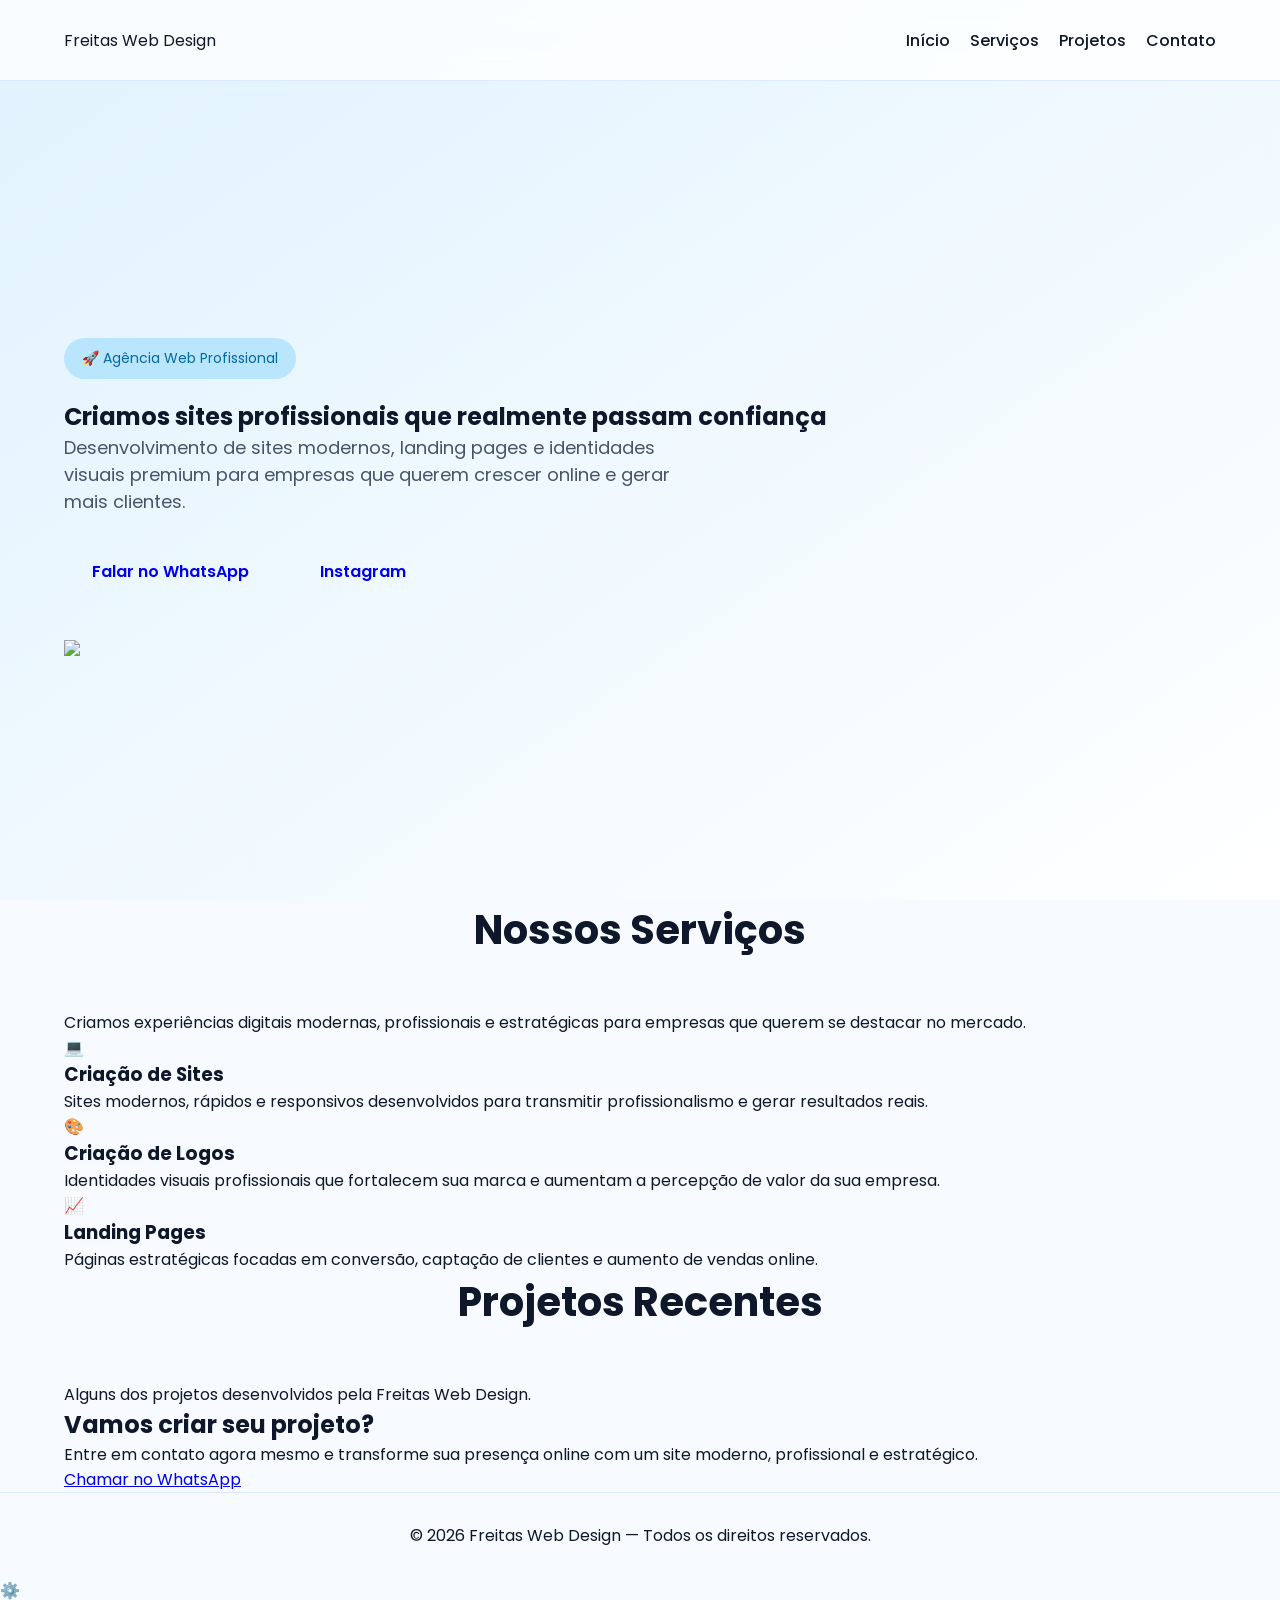
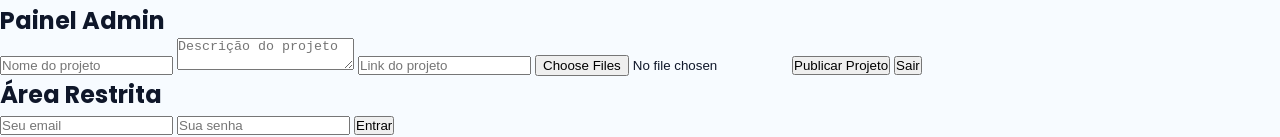
==== commit 698c9291: "Update index.html" ====
--- a/index.html
+++ b/index.html
@@ -11,502 +11,10 @@
 
 <link href="https://fonts.googleapis.com/css2?family=Poppins:wght@300;400;500;600;700;800&display=swap" rel="stylesheet">
 
-<style>
-
-*{
-margin:0;
-padding:0;
-box-sizing:border-box;
-font-family:'Poppins',sans-serif;
-}
-
-html{
-scroll-behavior:smooth;
-}
-
-body{
-background:#f8fbff;
-color:#0f172a;
-overflow-x:hidden;
-}
-
-.container{
-width:90%;
-max-width:1250px;
-margin:auto;
-}
-
-header{
-position:fixed;
-top:0;
-width:100%;
-z-index:999;
-background:rgba(255,255,255,0.88);
-backdrop-filter:blur(16px);
-border-bottom:1px solid rgba(14,165,233,0.08);
-}
-
-.nav{
-height:85px;
-display:flex;
-justify-content:space-between;
-align-items:center;
-}
-
-.logo{
-font-size:30px;
-font-weight:800;
-letter-spacing:-1px;
-color:#0ea5e9;
-}
-
-nav{
-display:flex;
-gap:28px;
-align-items:center;
-}
-
-nav a{
-text-decoration:none;
-color:#0f172a;
-font-weight:500;
-transition:0.3s;
-}
-
-nav a:hover{
-color:#0ea5e9;
-}
-
-.hero{
-min-height:100vh;
-display:flex;
-align-items:center;
-padding-top:120px;
-background:
-radial-gradient(circle at top left,#dbeafe 0%,transparent 35%),
-radial-gradient(circle at bottom right,#bae6fd 0%,transparent 35%),
-linear-gradient(to bottom right,#ffffff,#f0f9ff);
-}
-
-.hero-content{
-display:grid;
-grid-template-columns:1.1fr 0.9fr;
-gap:70px;
-align-items:center;
-}
-
-.badge{
-display:inline-flex;
-align-items:center;
-gap:10px;
-padding:12px 18px;
-background:#e0f2fe;
-border-radius:999px;
-color:#0284c7;
-font-size:14px;
-font-weight:600;
-margin-bottom:25px;
-}
-
-.hero h1{
-font-size:68px;
-line-height:1.03;
-letter-spacing:-2px;
-margin-bottom:25px;
-max-width:700px;
-}
-
-.hero p{
-font-size:18px;
-line-height:1.9;
-color:#475569;
-margin-bottom:35px;
-max-width:650px;
-}
-
-.hero-buttons{
-display:flex;
-gap:18px;
-flex-wrap:wrap;
-}
-
-.btn{
-display:inline-flex;
-align-items:center;
-justify-content:center;
-padding:17px 32px;
-border-radius:18px;
-text-decoration:none;
-font-weight:600;
-transition:0.3s;
-}
-
-.btn-primary{
-background:#0ea5e9;
-color:white;
-box-shadow:0 20px 40px rgba(14,165,233,0.25);
-}
-
-.btn-primary:hover{
-transform:translateY(-4px);
-}
-
-.btn-secondary{
-background:white;
-border:2px solid #dbeafe;
-color:#0f172a;
-}
-
-.hero-card{
-background:white;
-padding:30px;
-border-radius:36px;
-box-shadow:0 25px 60px rgba(15,23,42,0.08);
-border:1px solid rgba(14,165,233,0.06);
-}
-
-.hero-card img{
-width:100%;
-border-radius:24px;
-height:500px;
-object-fit:cover;
-}
-
-section{
-padding:120px 0;
-}
-
-.section-title{
-font-size:48px;
-text-align:center;
-margin-bottom:18px;
-letter-spacing:-1px;
-}
-
-.section-description{
-text-align:center;
-max-width:720px;
-margin:auto;
-margin-bottom:70px;
-color:#64748b;
-line-height:1.8;
-font-size:17px;
-}
-
-.services-grid{
-display:grid;
-grid-template-columns:repeat(auto-fit,minmax(300px,1fr));
-gap:30px;
-}
-
-.service-card{
-background:white;
-padding:40px;
-border-radius:32px;
-box-shadow:0 15px 45px rgba(15,23,42,0.05);
-transition:0.3s;
-border:1px solid rgba(14,165,233,0.05);
-}
-
-.service-card:hover{
-transform:translateY(-8px);
-}
-
-.service-icon{
-width:75px;
-height:75px;
-border-radius:22px;
-background:#e0f2fe;
-display:flex;
-justify-content:center;
-align-items:center;
-font-size:32px;
-margin-bottom:25px;
-}
-
-.service-card h3{
-font-size:25px;
-margin-bottom:14px;
-}
-
-.service-card p{
-line-height:1.9;
-color:#64748b;
-}
-
-.projects{
-display:grid;
-grid-template-columns:repeat(auto-fit,minmax(320px,1fr));
-gap:30px;
-}
-
-.project-card{
-background:white;
-border-radius:30px;
-overflow:hidden;
-box-shadow:0 15px 45px rgba(15,23,42,0.06);
-transition:0.3s;
-}
-
-.project-card:hover{
-transform:translateY(-8px);
-}
-
-.project-card img{
-width:100%;
-height:240px;
-object-fit:cover;
-}
-
-.project-content{
-padding:28px;
-}
-
-.project-content h3{
-font-size:24px;
-margin-bottom:12px;
-}
-
-.project-content p{
-color:#64748b;
-line-height:1.8;
-margin-bottom:22px;
-}
-
-.project-content a{
-text-decoration:none;
-color:#0ea5e9;
-font-weight:600;
-}
-
-.contact-box{
-background:
-linear-gradient(135deg,#0ea5e9,#38bdf8);
-padding:80px;
-border-radius:42px;
-text-align:center;
-color:white;
-box-shadow:0 30px 60px rgba(14,165,233,0.22);
-}
-
-.contact-box h2{
-font-size:52px;
-margin-bottom:18px;
-}
-
-.contact-box p{
-max-width:700px;
-margin:auto;
-margin-bottom:35px;
-line-height:1.9;
-font-size:18px;
-opacity:0.96;
-}
-
-.contact-box a{
-display:inline-flex;
-padding:18px 35px;
-background:white;
-color:#0ea5e9;
-border-radius:18px;
-font-weight:700;
-text-decoration:none;
-}
-
-footer{
-padding:40px;
-text-align:center;
-border-top:1px solid rgba(14,165,233,0.08);
-color:#64748b;
-}
-
-.sidebar-admin{
-position:fixed;
-top:0;
-left:-430px;
-width:420px;
-height:100vh;
-background:white;
-padding:30px;
-z-index:999999;
-overflow:auto;
-transition:0.4s;
-box-shadow:0 0 60px rgba(0,0,0,0.1);
-}
-
-.sidebar-admin.active{
-left:0;
-}
-
-.sidebar-admin h2{
-margin-bottom:25px;
-}
-
-.sidebar-admin input,
-.sidebar-admin textarea{
-width:100%;
-padding:16px;
-border:none;
-background:#f1f5f9;
-border-radius:18px;
-margin-bottom:15px;
-font-size:15px;
-}
-
-.sidebar-admin textarea{
-resize:none;
-min-height:130px;
-}
-
-.sidebar-admin button{
-width:100%;
-padding:16px;
-border:none;
-border-radius:18px;
-background:#0ea5e9;
-color:white;
-font-weight:600;
-cursor:pointer;
-margin-bottom:15px;
-}
-
-.delete-btn{
-background:#ef4444 !important;
-}
-
-.admin-toggle{
-position:fixed;
-left:25px;
-bottom:25px;
-width:65px;
-height:65px;
-background:#0ea5e9;
-border-radius:22px;
-display:none;
-justify-content:center;
-align-items:center;
-cursor:pointer;
-z-index:999999;
-box-shadow:0 20px 45px rgba(14,165,233,0.28);
-}
-
-.admin-toggle svg{
-width:28px;
-fill:white;
-}
-
-.login-modal{
-position:fixed;
-inset:0;
-background:rgba(15,23,42,0.65);
-display:none;
-justify-content:center;
-align-items:center;
-z-index:9999999;
-backdrop-filter:blur(8px);
-}
-
-.login-box{
-width:90%;
-max-width:420px;
-background:white;
-padding:35px;
-border-radius:32px;
-box-shadow:0 20px 60px rgba(0,0,0,0.15);
-}
-
-.login-box h2{
-margin-bottom:22px;
-}
-
-.login-box input{
-width:100%;
-padding:16px;
-border:none;
-background:#f1f5f9;
-border-radius:18px;
-margin-bottom:15px;
-}
-
-.login-box button{
-width:100%;
-padding:16px;
-border:none;
-border-radius:18px;
-background:#0ea5e9;
-color:white;
-font-weight:600;
-cursor:pointer;
-}
-
-.admin-projects{
-margin-top:30px;
-}
-
-.admin-item{
-background:#f8fafc;
-padding:18px;
-border-radius:18px;
-margin-bottom:15px;
-}
-
-.admin-item h3{
-margin-bottom:14px;
-}
-
-.hidden-trigger{
-position:fixed;
-top:0;
-left:0;
-width:80px;
-height:80px;
-z-index:1;
-opacity:0;
-}
-
-@media(max-width:950px){
-
-.hero-content{
-grid-template-columns:1fr;
-}
-
-.hero h1{
-font-size:50px;
-}
-
-.contact-box{
-padding:50px 30px;
-}
-
-.contact-box h2{
-font-size:40px;
-}
-
-}
-
-@media(max-width:768px){
-
-nav{
-display:none;
-}
-
-.hero h1{
-font-size:40px;
-}
-
-.section-title{
-font-size:36px;
-}
-
-.sidebar-admin{
-width:100%;
-}
-
-}
-
-</style>
+<link rel="stylesheet" href="style.css">
 
 </head>
+
 <body>
 
 <div class="hidden-trigger" id="secretTrigger"></div>
@@ -706,9 +214,7 @@
 
 <div class="admin-toggle" id="adminToggle">
 
-<svg viewBox="0 0 24 24">
-<path d="M19.14,12.94a7.48,7.48,0,0,0,.05-.94,7.48,7.48,0,0,0-.05-.94l2.11-1.65a.5.5,0,0,0,.12-.64l-2-3.46a.5.5,0,0,0-.6-.22l-2.49,1a7.28,7.28,0,0,0-1.63-.94l-.38-2.65A.5.5,0,0,0,13.78,2H10.22a.5.5,0,0,0-.49.42L9.35,5.07a7.28,7.28,0,0,0-1.63.94l-2.49-1a.5.5,0,0,0-.6.22l-2,3.46a.5.5,0,0,0,.12.64L4.86,11.06a7.48,7.48,0,0,0-.05.94,7.48,7.48,0,0,0,.05.94L2.75,14.59a.5.5,0,0,0-.12.64l2,3.46a.5.5,0,0,0,.6.22l2.49-1a7.28,7.28,0,0,0,1.63.94l.38,2.65a.5.5,0,0,0,.49.42h3.56a.5.5,0,0,0,.49-.42l.38-2.65a7.28,7.28,0,0,0,1.63-.94l2.49,1a.5.5,0,0,0,.6-.22l2-3.46a.5.5,0,0,0-.12-.64ZM12,15.5A3.5,3.5,0,1,1,15.5,12,3.5,3.5,0,0,1,12,15.5Z"/>
-</svg>
+⚙️
 
 </div>
 
@@ -724,7 +230,7 @@
 
 <input type="text" id="link" placeholder="Link do projeto">
 
-<input type="file" id="imagem">
+<input type="file" id="imagem" multiple>
 
 <button onclick="salvarProjeto()">
 Publicar Projeto
@@ -758,298 +264,7 @@
 
 </div>
 
-<script type="module">
-
-import { initializeApp }
-from "https://www.gstatic.com/firebasejs/10.12.2/firebase-app.js";
-
-import {
-getAuth,
-signInWithEmailAndPassword,
-onAuthStateChanged,
-signOut
-}
-from "https://www.gstatic.com/firebasejs/10.12.2/firebase-auth.js";
-
-import {
-getFirestore,
-collection,
-addDoc,
-getDocs,
-deleteDoc,
-doc
-}
-from "https://www.gstatic.com/firebasejs/10.12.2/firebase-firestore.js";
-
-import {
-getStorage,
-ref,
-uploadBytes,
-getDownloadURL
-}
-from "https://www.gstatic.com/firebasejs/10.12.2/firebase-storage.js";
-
-const firebaseConfig = {
-
-apiKey: "AIzaSyB2n91JDJLDoINvYmGtHJwzZPeVB4rPZsM",
-
-authDomain: "freitas-web-design.firebaseapp.com",
-
-projectId: "freitas-web-design",
-
-storageBucket: "freitas-web-design.firebasestorage.app",
-
-messagingSenderId: "345222086620",
-
-appId: "1:345222086620:web:a92d7ed5615e5399c8d919"
-
-};
-
-const app = initializeApp(firebaseConfig);
-
-const auth = getAuth(app);
-
-const db = getFirestore(app);
-
-const storage = getStorage(app);
-
-const loginModal =
-document.getElementById("loginModal");
-
-const adminToggle =
-document.getElementById("adminToggle");
-
-const sidebarAdmin =
-document.getElementById("sidebarAdmin");
-
-adminToggle.onclick = ()=>{
-
-sidebarAdmin.classList.toggle("active");
-
-}
-
-document.addEventListener("keydown",(e)=>{
-
-if(e.ctrlKey && e.shiftKey && e.key.toLowerCase() === "a"){
-
-loginModal.style.display = "flex";
-
-}
-
-});
-
-document.getElementById("secretTrigger")
-.addEventListener("dblclick",()=>{
-
-loginModal.style.display = "flex";
-
-});
-
-if(window.location.hash === "#admin"){
-
-loginModal.style.display = "flex";
-
-}
-
-window.login = async function(){
-
-const email =
-document.getElementById("email").value;
-
-const password =
-document.getElementById("password").value;
-
-try{
-
-await signInWithEmailAndPassword(
-auth,
-email,
-password
-);
-
-}catch(error){
-
-alert("Login inválido");
-
-}
-
-}
-
-onAuthStateChanged(auth,(user)=>{
-
-if(user){
-
-loginModal.style.display = "none";
-
-adminToggle.style.display = "flex";
-
-carregarProjetosAdmin();
-
-}else{
-
-adminToggle.style.display = "none";
-
-sidebarAdmin.classList.remove("active");
-
-}
-
-});
-
-window.logout = async function(){
-
-await signOut(auth);
-
-location.reload();
-
-}
-
-window.salvarProjeto = async function(){
-
-const titulo =
-document.getElementById("titulo").value;
-
-const descricao =
-document.getElementById("descricao").value;
-
-const link =
-document.getElementById("link").value;
-
-const imagem =
-document.getElementById("imagem").files[0];
-
-if(!imagem){
-
-alert("Selecione uma imagem");
-
-return;
-
-}
-
-try{
-
-const storageRef =
-ref(storage,"projetos/" + Date.now() + imagem.name);
-
-await uploadBytes(storageRef,imagem);
-
-const imageUrl =
-await getDownloadURL(storageRef);
-
-await addDoc(collection(db,"projetos"),{
-
-titulo,
-descricao,
-link,
-imagem:imageUrl,
-criadoEm:new Date()
-
-});
-
-alert("Projeto publicado!");
-
-location.reload();
-
-}catch(error){
-
-console.log(error);
-
-alert("Erro ao publicar");
-
-}
-
-}
-
-async function carregarProjetos(){
-
-const projectsContainer =
-document.getElementById("projectsContainer");
-
-projectsContainer.innerHTML = "";
-
-const querySnapshot =
-await getDocs(collection(db,"projetos"));
-
-querySnapshot.forEach((project)=>{
-
-const data = project.data();
-
-projectsContainer.innerHTML += `
-
-<div class="project-card">
-
-<img src="${data.imagem}">
-
-<div class="project-content">
-
-<h3>${data.titulo}</h3>
-
-<p>${data.descricao}</p>
-
-<a href="${data.link}" target="_blank">
-
-Ver Projeto →
-
-</a>
-
-</div>
-
-</div>
-
-`;
-
-});
-
-}
-
-async function carregarProjetosAdmin(){
-
-const adminProjects =
-document.getElementById("adminProjects");
-
-adminProjects.innerHTML = "";
-
-const querySnapshot =
-await getDocs(collection(db,"projetos"));
-
-querySnapshot.forEach((project)=>{
-
-const data = project.data();
-
-adminProjects.innerHTML += `
-
-<div class="admin-item">
-
-<h3>
-${data.titulo}
-</h3>
-
-<button
-class="delete-btn"
-onclick="deletarProjeto('${project.id}')">
-
-Excluir Projeto
-
-</button>
-
-</div>
-
-`;
-
-});
-
-}
-
-window.deletarProjeto = async function(id){
-
-await deleteDoc(doc(db,"projetos",id));
-
-location.reload();
-
-}
-
-carregarProjetos();
-
-</script>
+<script type="module" src="script.js"></script>
 
 </body>
 </html>
--- a/style.css
+++ b/style.css
@@ -0,0 +1,214 @@
+*{
+  margin:0;
+  padding:0;
+  box-sizing:border-box;
+}
+
+html{
+  scroll-behavior:smooth;
+}
+
+body{
+  font-family:'Poppins',sans-serif;
+  background:#f7fbff;
+  color:#0f172a;
+}
+
+.container{
+  width:90%;
+  max-width:1200px;
+  margin:auto;
+}
+
+header{
+  position:fixed;
+  top:0;
+  width:100%;
+  z-index:999;
+  background:rgba(255,255,255,0.8);
+  backdrop-filter:blur(12px);
+  border-bottom:1px solid #dbeafe;
+}
+
+.nav{
+  height:80px;
+  display:flex;
+  justify-content:space-between;
+  align-items:center;
+}
+
+nav{
+  display:flex;
+  gap:20px;
+}
+
+nav a{
+  text-decoration:none;
+  color:#0f172a;
+  font-weight:500;
+}
+
+.hero{
+  min-height:100vh;
+  display:flex;
+  align-items:center;
+  padding-top:100px;
+  background:
+  linear-gradient(to bottom right,#e0f2fe,#ffffff);
+}
+
+.hero-content{
+  display:grid;
+  grid-template-columns:1fr;
+  gap:40px;
+}
+
+.badge{
+  background:#bae6fd;
+  color:#0369a1;
+  padding:10px 18px;
+  border-radius:999px;
+  font-size:14px;
+  display:inline-block;
+  margin-bottom:20px;
+}
+
+.hero h2{
+  font-size:55px;
+  line-height:1.1;
+  margin-bottom:20px;
+}
+
+.hero p{
+  font-size:18px;
+  color:#475569;
+  max-width:650px;
+  margin-bottom:30px;
+}
+
+.hero-buttons{
+  display:flex;
+  gap:15px;
+  flex-wrap:wrap;
+}
+
+.btn{
+  padding:14px 28px;
+  border-radius:14px;
+  text-decoration:none;
+  font-weight:600;
+  transition:0.3s;
+}
+
+.primary{
+  background:#0ea5e9;
+  color:white;
+}
+
+.primary:hover{
+  transform:translateY(-3px);
+}
+
+.secondary{
+  border:2px solid #0ea5e9;
+  color:#0ea5e9;
+}
+
+.section-title{
+  font-size:40px;
+  margin-bottom:50px;
+  text-align:center;
+}
+
+.services,
+.portfolio,
+.contact{
+  padding:120px 0;
+}
+
+.grid{
+  display:grid;
+  grid-template-columns:repeat(auto-fit,minmax(250px,1fr));
+  gap:30px;
+}
+
+.card{
+  background:white;
+  padding:35px;
+  border-radius:24px;
+  box-shadow:0 10px 40px rgba(0,0,0,0.05);
+  transition:0.3s;
+}
+
+.card:hover{
+  transform:translateY(-5px);
+}
+
+.card h3{
+  margin-bottom:15px;
+}
+
+.projects{
+  display:grid;
+  grid-template-columns:repeat(auto-fit,minmax(300px,1fr));
+  gap:30px;
+}
+
+.project{
+  background:white;
+  border-radius:24px;
+  overflow:hidden;
+  box-shadow:0 10px 40px rgba(0,0,0,0.05);
+}
+
+.project img{
+  width:100%;
+  height:220px;
+  object-fit:cover;
+}
+
+.project-content{
+  padding:25px;
+}
+
+.project-content h3{
+  margin-bottom:10px;
+}
+
+.project-content a{
+  color:#0ea5e9;
+  text-decoration:none;
+  font-weight:600;
+}
+
+.big-whatsapp{
+  display:inline-block;
+  background:#0ea5e9;
+  color:white;
+  padding:18px 35px;
+  border-radius:16px;
+  text-decoration:none;
+  font-weight:600;
+}
+
+.contact{
+  text-align:center;
+}
+
+footer{
+  padding:30px;
+  text-align:center;
+  border-top:1px solid #dbeafe;
+}
+
+@media(max-width:768px){
+
+  .hero h2{
+    font-size:38px;
+  }
+
+  nav{
+    display:none;
+  }
+
+}
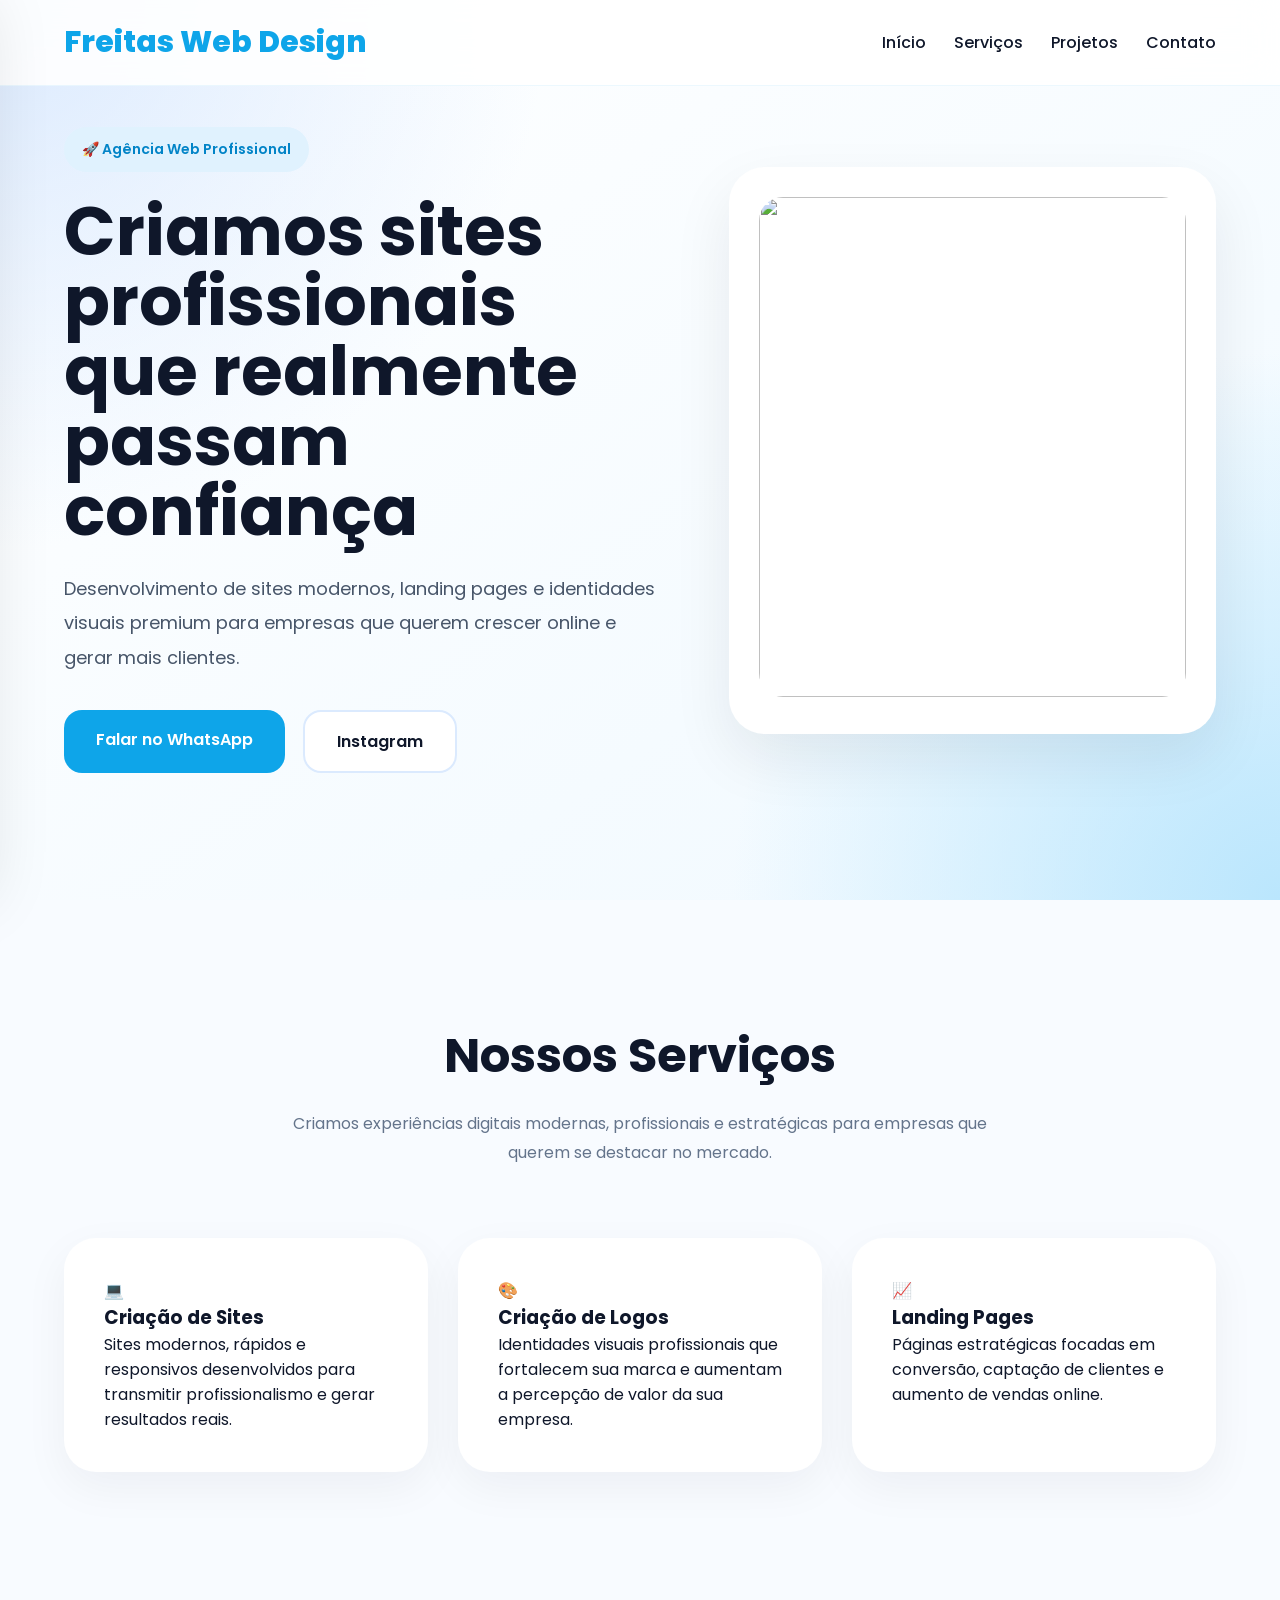
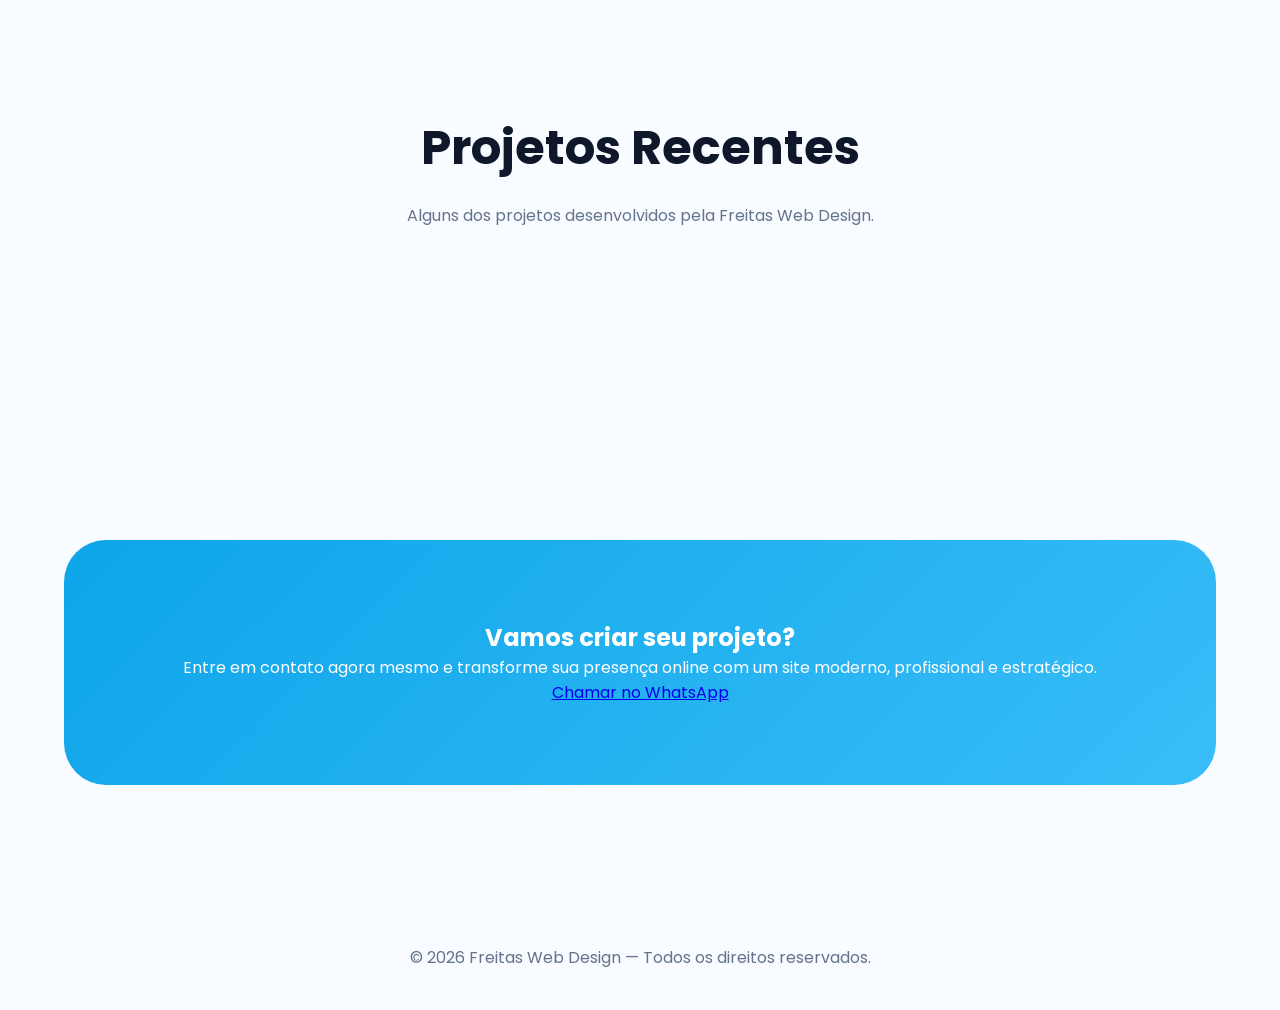
==== commit 0a5c9d00: "Update index.html" ====
--- a/index.html
+++ b/index.html
@@ -230,7 +230,11 @@
 
 <input type="text" id="link" placeholder="Link do projeto">
 
-<input type="file" id="imagem" multiple>
+<input
+type="file"
+id="imagem"
+multiple
+accept="image/*">
 
 <button onclick="salvarProjeto()">
 Publicar Projeto
--- a/style.css
+++ b/style.css
@@ -1,214 +1,362 @@
 *{
-  margin:0;
-  padding:0;
-  box-sizing:border-box;
+margin:0;
+padding:0;
+box-sizing:border-box;
+font-family:'Poppins',sans-serif;
 }
 
 html{
-  scroll-behavior:smooth;
+scroll-behavior:smooth;
 }
 
 body{
-  font-family:'Poppins',sans-serif;
-  background:#f7fbff;
-  color:#0f172a;
+background:#f8fbff;
+color:#0f172a;
+overflow-x:hidden;
 }
 
 .container{
-  width:90%;
-  max-width:1200px;
-  margin:auto;
+width:90%;
+max-width:1250px;
+margin:auto;
 }
 
 header{
-  position:fixed;
-  top:0;
-  width:100%;
-  z-index:999;
-  background:rgba(255,255,255,0.8);
-  backdrop-filter:blur(12px);
-  border-bottom:1px solid #dbeafe;
+position:fixed;
+top:0;
+width:100%;
+z-index:999;
+background:rgba(255,255,255,0.88);
+backdrop-filter:blur(16px);
+border-bottom:1px solid rgba(14,165,233,0.08);
 }
 
 .nav{
-  height:80px;
-  display:flex;
-  justify-content:space-between;
-  align-items:center;
+height:85px;
+display:flex;
+justify-content:space-between;
+align-items:center;
+}
+
+.logo{
+font-size:30px;
+font-weight:800;
+color:#0ea5e9;
 }
 
 nav{
-  display:flex;
-  gap:20px;
+display:flex;
+gap:28px;
 }
 
 nav a{
-  text-decoration:none;
-  color:#0f172a;
-  font-weight:500;
+text-decoration:none;
+color:#0f172a;
+font-weight:500;
 }
 
 .hero{
-  min-height:100vh;
-  display:flex;
-  align-items:center;
-  padding-top:100px;
-  background:
-  linear-gradient(to bottom right,#e0f2fe,#ffffff);
+min-height:100vh;
+display:flex;
+align-items:center;
+padding-top:120px;
+background:
+radial-gradient(circle at top left,#dbeafe 0%,transparent 35%),
+radial-gradient(circle at bottom right,#bae6fd 0%,transparent 35%),
+linear-gradient(to bottom right,#ffffff,#f0f9ff);
 }
 
 .hero-content{
-  display:grid;
-  grid-template-columns:1fr;
-  gap:40px;
+display:grid;
+grid-template-columns:1.1fr 0.9fr;
+gap:70px;
+align-items:center;
 }
 
 .badge{
-  background:#bae6fd;
-  color:#0369a1;
-  padding:10px 18px;
-  border-radius:999px;
-  font-size:14px;
-  display:inline-block;
-  margin-bottom:20px;
-}
-
-.hero h2{
-  font-size:55px;
-  line-height:1.1;
-  margin-bottom:20px;
+display:inline-block;
+padding:12px 18px;
+background:#e0f2fe;
+border-radius:999px;
+color:#0284c7;
+font-size:14px;
+font-weight:600;
+margin-bottom:25px;
+}
+
+.hero h1{
+font-size:68px;
+line-height:1.03;
+margin-bottom:25px;
 }
 
 .hero p{
-  font-size:18px;
-  color:#475569;
-  max-width:650px;
-  margin-bottom:30px;
+font-size:18px;
+line-height:1.9;
+color:#475569;
+margin-bottom:35px;
 }
 
 .hero-buttons{
-  display:flex;
-  gap:15px;
-  flex-wrap:wrap;
+display:flex;
+gap:18px;
+flex-wrap:wrap;
 }
 
 .btn{
-  padding:14px 28px;
-  border-radius:14px;
-  text-decoration:none;
-  font-weight:600;
-  transition:0.3s;
-}
-
-.primary{
-  background:#0ea5e9;
-  color:white;
-}
-
-.primary:hover{
-  transform:translateY(-3px);
-}
-
-.secondary{
-  border:2px solid #0ea5e9;
-  color:#0ea5e9;
+padding:17px 32px;
+border-radius:18px;
+text-decoration:none;
+font-weight:600;
+}
+
+.btn-primary{
+background:#0ea5e9;
+color:white;
+}
+
+.btn-secondary{
+background:white;
+border:2px solid #dbeafe;
+color:#0f172a;
+}
+
+.hero-card{
+background:white;
+padding:30px;
+border-radius:36px;
+box-shadow:0 25px 60px rgba(15,23,42,0.08);
+}
+
+.hero-card img{
+width:100%;
+border-radius:24px;
+height:500px;
+object-fit:cover;
+}
+
+section{
+padding:120px 0;
 }
 
 .section-title{
-  font-size:40px;
-  margin-bottom:50px;
-  text-align:center;
-}
-
-.services,
-.portfolio,
-.contact{
-  padding:120px 0;
-}
-
-.grid{
-  display:grid;
-  grid-template-columns:repeat(auto-fit,minmax(250px,1fr));
-  gap:30px;
-}
-
-.card{
-  background:white;
-  padding:35px;
-  border-radius:24px;
-  box-shadow:0 10px 40px rgba(0,0,0,0.05);
-  transition:0.3s;
-}
-
-.card:hover{
-  transform:translateY(-5px);
-}
-
-.card h3{
-  margin-bottom:15px;
+font-size:48px;
+text-align:center;
+margin-bottom:18px;
+}
+
+.section-description{
+text-align:center;
+max-width:720px;
+margin:auto;
+margin-bottom:70px;
+color:#64748b;
+line-height:1.8;
+}
+
+.services-grid{
+display:grid;
+grid-template-columns:repeat(auto-fit,minmax(300px,1fr));
+gap:30px;
+}
+
+.service-card{
+background:white;
+padding:40px;
+border-radius:32px;
+box-shadow:0 15px 45px rgba(15,23,42,0.05);
 }
 
 .projects{
-  display:grid;
-  grid-template-columns:repeat(auto-fit,minmax(300px,1fr));
-  gap:30px;
-}
-
-.project{
-  background:white;
-  border-radius:24px;
-  overflow:hidden;
-  box-shadow:0 10px 40px rgba(0,0,0,0.05);
-}
-
-.project img{
-  width:100%;
-  height:220px;
-  object-fit:cover;
+display:grid;
+grid-template-columns:repeat(auto-fit,minmax(320px,1fr));
+gap:30px;
+}
+
+.project-card{
+background:white;
+border-radius:30px;
+overflow:hidden;
+box-shadow:0 15px 45px rgba(15,23,42,0.06);
+}
+
+.project-gallery{
+display:flex;
+overflow-x:auto;
+gap:10px;
+scroll-snap-type:x mandatory;
+}
+
+.project-gallery img{
+min-width:100%;
+height:240px;
+object-fit:cover;
+scroll-snap-align:start;
 }
 
 .project-content{
-  padding:25px;
+padding:28px;
 }
 
 .project-content h3{
-  margin-bottom:10px;
+font-size:24px;
+margin-bottom:12px;
+}
+
+.project-content p{
+color:#64748b;
+line-height:1.8;
+margin-bottom:22px;
 }
 
 .project-content a{
-  color:#0ea5e9;
-  text-decoration:none;
-  font-weight:600;
-}
-
-.big-whatsapp{
-  display:inline-block;
-  background:#0ea5e9;
-  color:white;
-  padding:18px 35px;
-  border-radius:16px;
-  text-decoration:none;
-  font-weight:600;
-}
-
-.contact{
-  text-align:center;
+text-decoration:none;
+color:#0ea5e9;
+font-weight:600;
+}
+
+.contact-box{
+background:linear-gradient(135deg,#0ea5e9,#38bdf8);
+padding:80px;
+border-radius:42px;
+text-align:center;
+color:white;
 }
 
 footer{
-  padding:30px;
-  text-align:center;
-  border-top:1px solid #dbeafe;
+padding:40px;
+text-align:center;
+color:#64748b;
+}
+
+.sidebar-admin{
+position:fixed;
+top:0;
+left:-430px;
+width:420px;
+height:100vh;
+background:white;
+padding:30px;
+z-index:999999;
+overflow:auto;
+transition:0.4s;
+box-shadow:0 0 60px rgba(0,0,0,0.1);
+}
+
+.sidebar-admin.active{
+left:0;
+}
+
+.sidebar-admin input,
+.sidebar-admin textarea{
+width:100%;
+padding:16px;
+border:none;
+background:#f1f5f9;
+border-radius:18px;
+margin-bottom:15px;
+}
+
+.sidebar-admin button{
+width:100%;
+padding:16px;
+border:none;
+border-radius:18px;
+background:#0ea5e9;
+color:white;
+cursor:pointer;
+margin-bottom:15px;
+}
+
+.delete-btn{
+background:#ef4444 !important;
+}
+
+.admin-toggle{
+position:fixed;
+left:25px;
+bottom:25px;
+width:65px;
+height:65px;
+background:#0ea5e9;
+border-radius:22px;
+display:none;
+justify-content:center;
+align-items:center;
+cursor:pointer;
+z-index:999999;
+font-size:28px;
+color:white;
+}
+
+.login-modal{
+position:fixed;
+inset:0;
+background:rgba(15,23,42,0.65);
+display:none;
+justify-content:center;
+align-items:center;
+z-index:9999999;
+}
+
+.login-box{
+width:90%;
+max-width:420px;
+background:white;
+padding:35px;
+border-radius:32px;
+}
+
+.login-box input{
+width:100%;
+padding:16px;
+border:none;
+background:#f1f5f9;
+border-radius:18px;
+margin-bottom:15px;
+}
+
+.login-box button{
+width:100%;
+padding:16px;
+border:none;
+border-radius:18px;
+background:#0ea5e9;
+color:white;
+}
+
+.hidden-trigger{
+position:fixed;
+top:0;
+left:0;
+width:80px;
+height:80px;
+opacity:0;
+}
+
+.admin-item{
+background:#f8fafc;
+padding:18px;
+border-radius:18px;
+margin-bottom:15px;
 }
 
 @media(max-width:768px){
 
-  .hero h2{
-    font-size:38px;
-  }
-
-  nav{
-    display:none;
-  }
-
-}
+.hero-content{
+grid-template-columns:1fr;
+}
+
+.hero h1{
+font-size:42px;
+}
+
+nav{
+display:none;
+}
+
+.sidebar-admin{
+width:100%;
+}
+
+}
